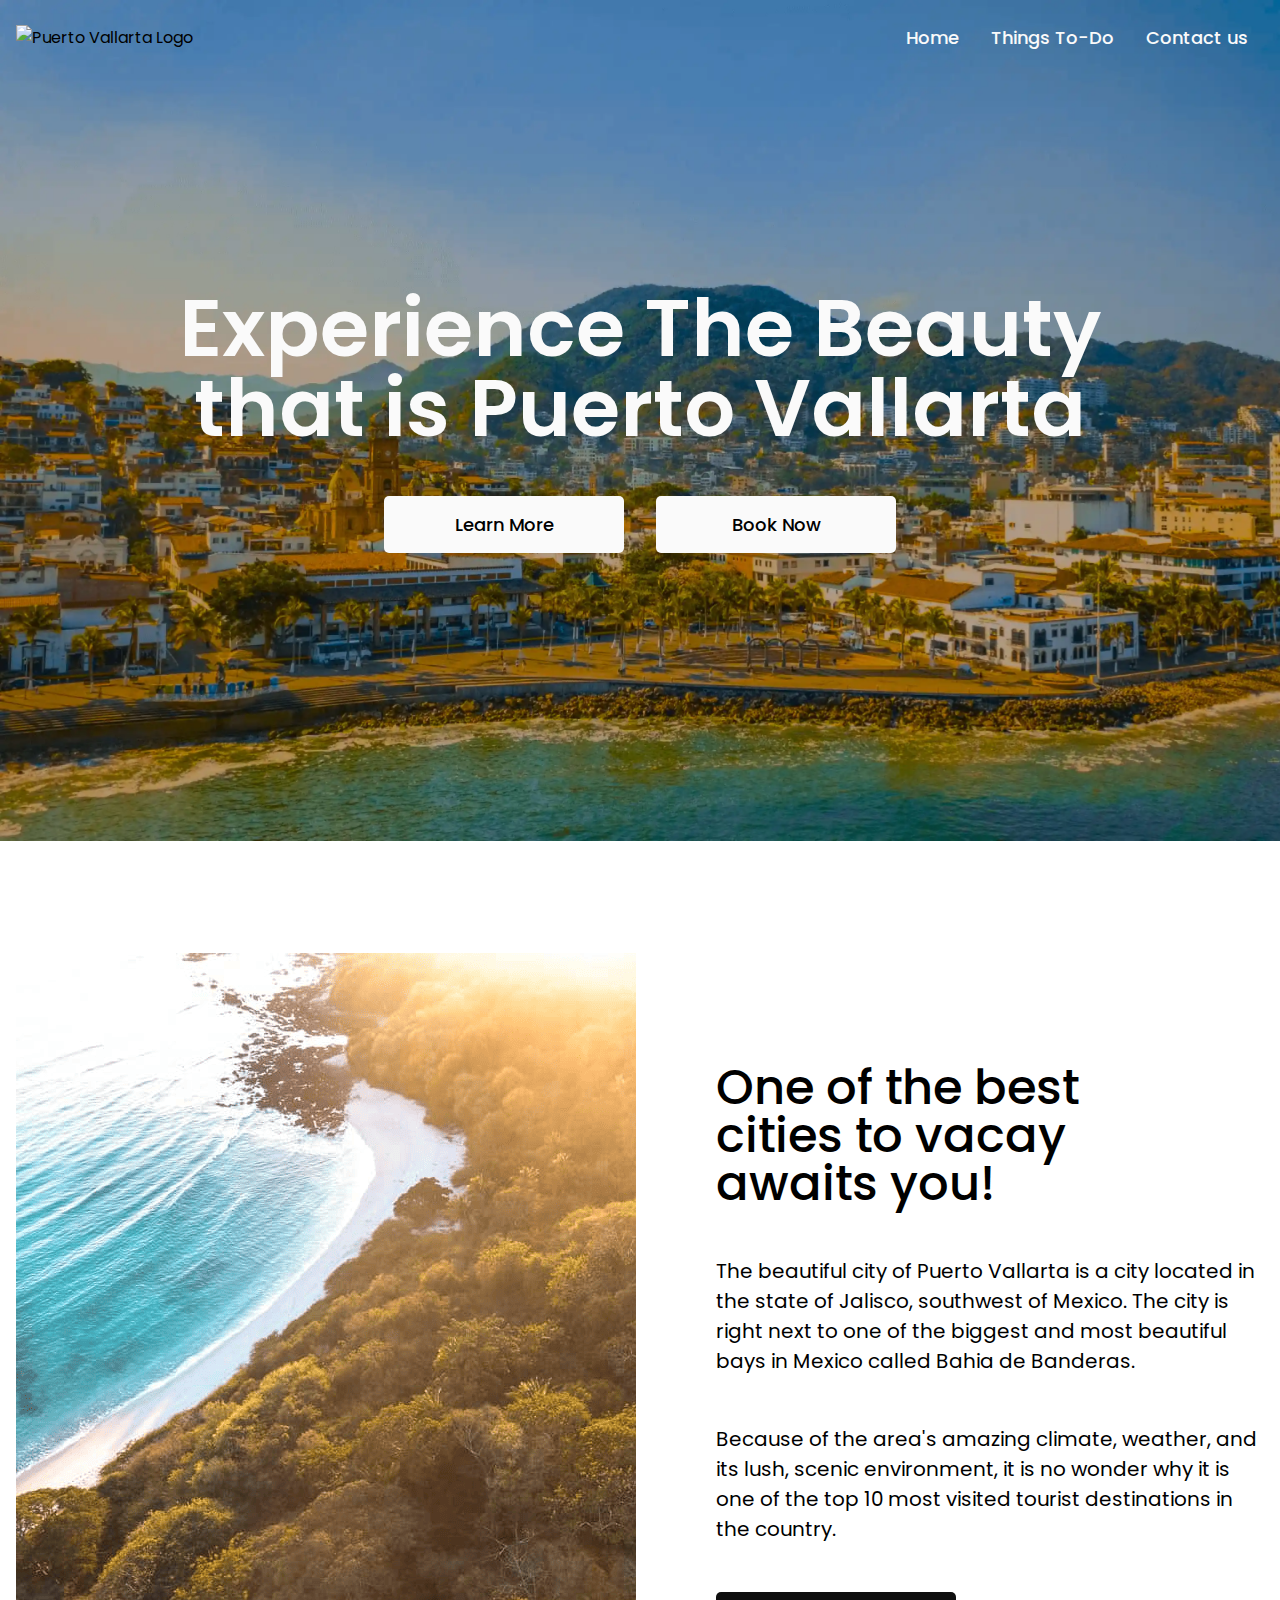
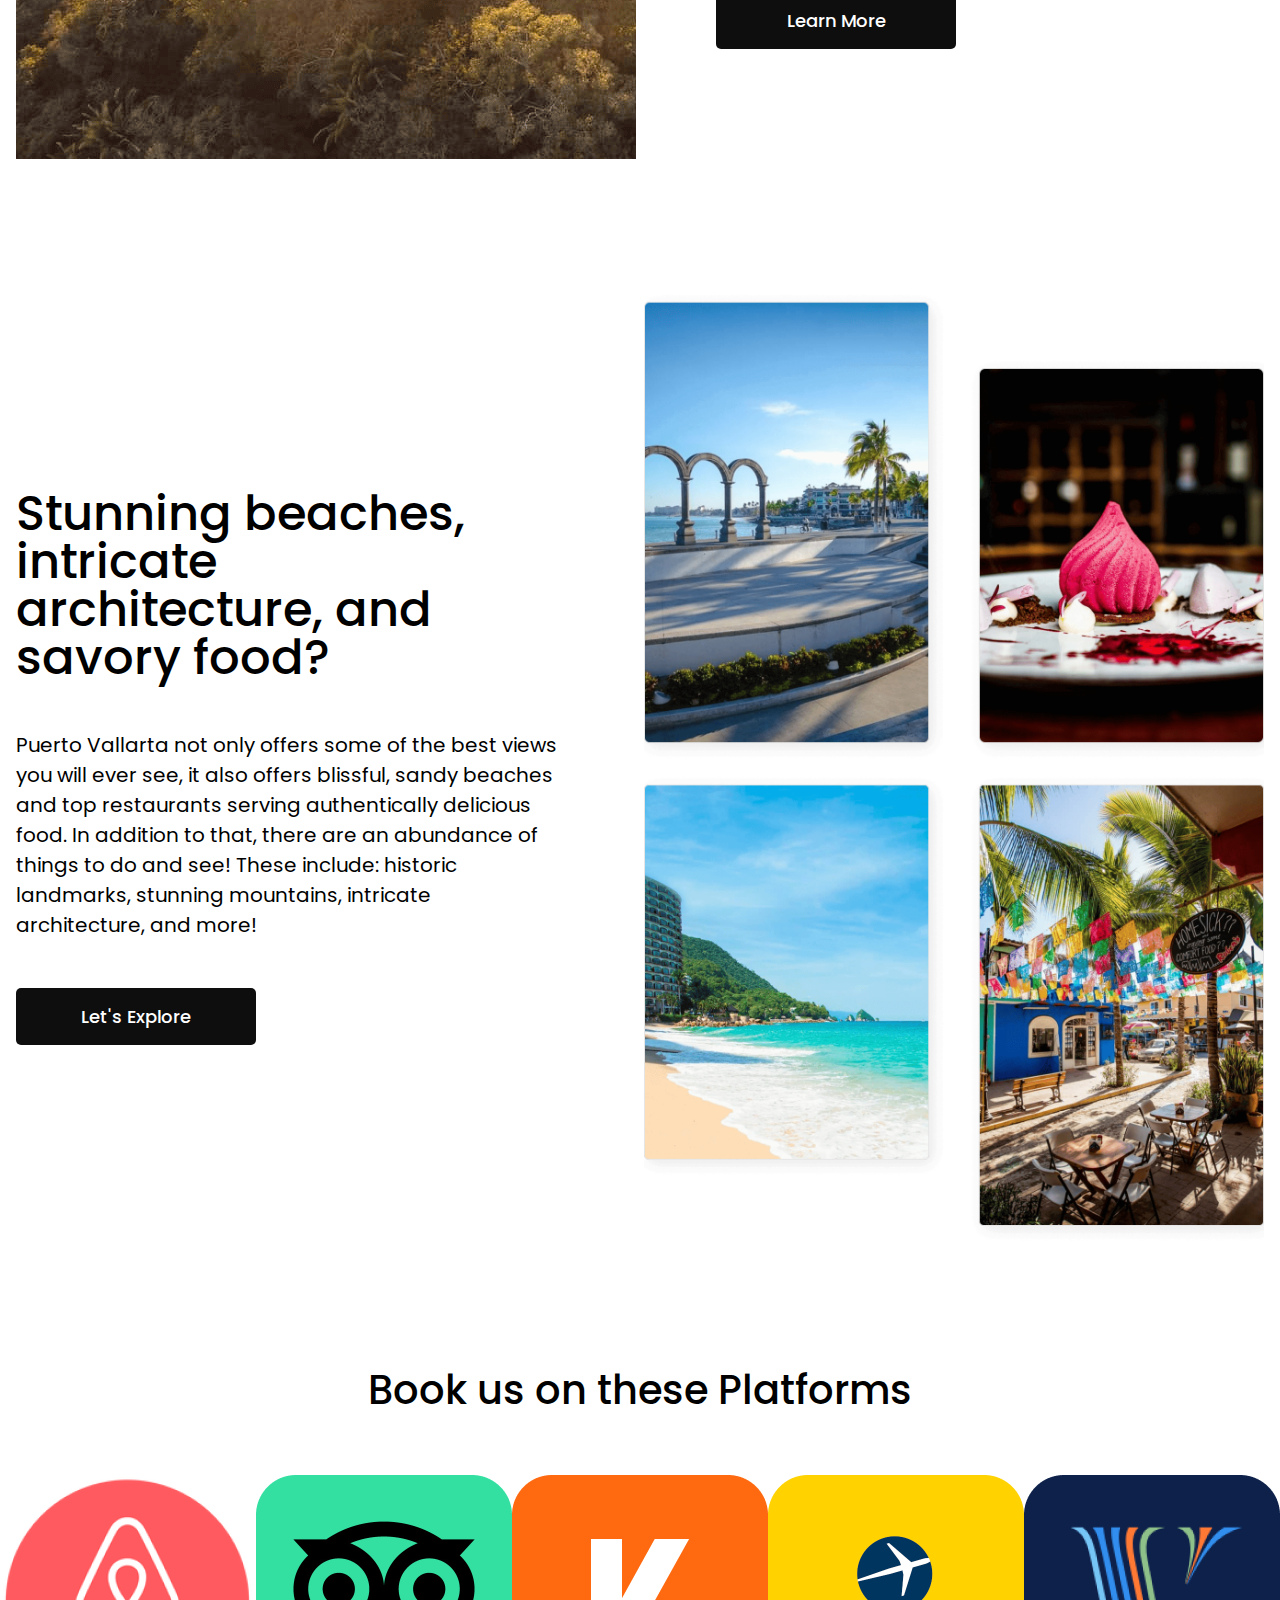
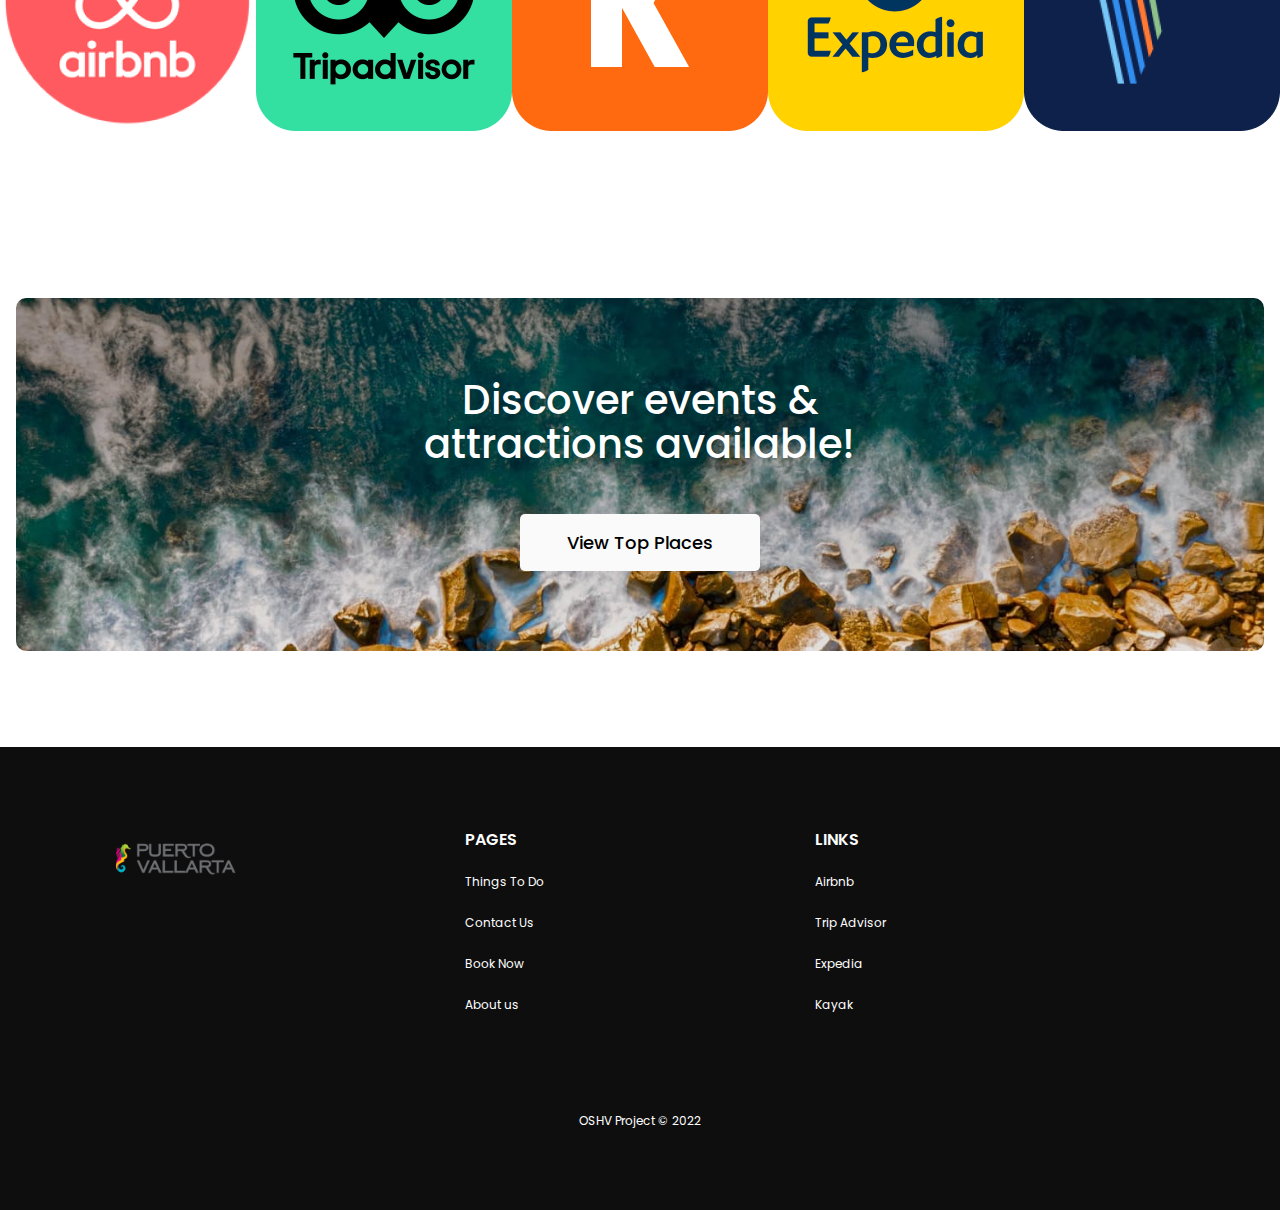
==== index.html @ 860fb84e "added links to socials for better accessibility score" ====
<!DOCTYPE html>
<html lang="en">

<head>
    <meta charset="UTF-8">
    <meta http-equiv="X-UA-Compatible" content="IE=edge">
    <meta name="viewport" content="width=device-width, initial-scale=1.0">
    <title>Puerto Vallarta</title>

    <!-- META DATA FOR SEO >> GOOGLE DESCRIPTION  -->
    <!-- ..................................................................... -->
    <meta charset="UTF-8">
    <meta name="description" content="Project Website on Puerto Vallarta, Mexico">

    <meta name="keywords" content="Mexico,Puerto Vallarta,Vacation,Puerto Vallarta Mexico">

    <!-- CSS FILES  -->
    <!-- ..................................................................... -->
    <link rel="stylesheet" href="style.css">

    <!-- FONT AWESOME  -->
    <!-- ..................................................................... -->
    <script src="https://kit.fontawesome.com/671c0ca6ff.js" crossorigin="anonymous"></script>

</head>

<body>

    <!-- NAVIGATION START  -->
    <!-- ================================================================ -->
    <header>
        <div class="header-wrapper">
            <div class="logo">
                <img alt="Puerto Vallarta Logo" src="/images/puerto-vallarta-logo-transparent.png" width="120px">
            </div>

            <nav>
                <ul class="nav-list">
                    <li class="nav-item">
                        <a href="/index.html" class="nav__link">
                            Home
                        </a>
                    </li>
                    <li class="nav-item">
                        <a href="/pages/to-do.html" class="nav__link">
                            Things To-Do
                        </a>
                    </li>
                    <li class="nav-item">
                        <a href="/pages/contact.html" class="nav__link">
                            Contact us
                        </a>
                    </li>
                </ul>
            </nav>
        </div>
    </header>

    <main>
        <!-- HERO BANNER  -->
        <!-- ================================================================ -->
        <section class="hero">
            <div class="hero-wrapper">
                <h1 class="hero__title">
                    Experience The Beauty that is Puerto Vallarta
                </h1>

                <div class="hero-buttons">
                    <a href="/pages/to-do.html" class="button-default">
                        Learn More
                    </a>
                    <a href="/pages/booking.html" class="button-default">
                        Book Now
                    </a>
                </div>

            </div>
        </section>

        <!-- ABOUT 1 SECTION  -->
        <!-- ================================================================ -->
        <section class="about">
            <div class="about-wrapper">
                <img class="about__image" id="about__image--left" src="/images/puerto-villarta-about-image.png"
                    alt="image of the beautiful coast">

                <div class="about-copy about-column">
                    <h2 class="about__title">
                        One of the best cities to vacay awaits you!
                    </h2>
                    <p class="about__info">
                        The beautiful city of Puerto Vallarta is a city located in the state of Jalisco, southwest of
                        Mexico. The city is right next to one of the biggest and most beautiful bays in Mexico called
                        Bahia de Banderas.
                    </p>
                    <p class="about__info">
                        Because of the area's amazing climate, weather, and its lush, scenic environment, it is no
                        wonder why it is one of the top 10 most visited tourist destinations in the country.
                    </p>
                    <a href="/pages/about.html" class="button-default button-default--dark" aria-labelledby="pic">
                        Learn More
                    </a>
                </div>
            </div>
        </section>

        <!-- ABOUT/ EXPLORE SECTION  -->
        <!-- ================================================================ -->
        <section class="about about-two">
            <div class="about-wrapper about-wrapper--reverse">
                <img src="/images/home-cards.png" id="about__image--right"
                    alt="Images of different places around Puerto Vallarta" class="about__image">
                <div class="about-copy--reverse">
                    <h2 class="about__title">
                        Stunning beaches, intricate architecture, and savory food?

                    </h2>
                    <p class="about__info">
                        Puerto Vallarta not only offers some of the best views you will ever see, it also offers
                        blissful, sandy beaches and top restaurants serving authentically delicious food.
                        In addition to that, there are an abundance of things to do and see! These include: historic
                        landmarks, stunning mountains, intricate architecture, and more!
                    </p>
                    <a href="/pages/to-do.html" class="button-default button-default--dark" aria-labelledby="pic">
                        Let's Explore
                    </a>
                </div>
            </div>
        </section>

        <!-- PLATFORMS  -->
        <!-- ================================================================ -->
        <section class="platforms">
            <div class="platforms-wrapper">

                <h2 class="platforms__title">
                    Book us on these Platforms
                </h2>

                <div class="platforms-images">
                    <a class="platform-link" href="https://www.airbnb.com/puerto-vallarta-mexico/stays">
                        <img class="platform__image" src="/images/icon-airbnb.png" alt="App icon of Airbnb">
                    </a>
                    <a class="platform-link"
                        href="https://www.tripadvisor.com/Tourism-g150793-Puerto_Vallarta-Vacations.html">
                        <img class="platform__image" src="/images/icon-tripadvisor.png" alt="App icon of Trip Advisor">
                    </a>
                    <a class="platform-link" href="https://www.kayak.com/packages/puerto-vallarta">
                        <img class="platform__image" src="/images/icon-kayak.png" alt="App icon of Kayak">
                    </a>
                    <a class="platform-link"
                        href="https://www.expedia.com/Puerto-Vallarta.d180016.Destination-Travel-Guides">
                        <img class="platform__image" src="/images/icon-expedia.png" alt="App icon of Expedia">
                    </a>
                    <a class="platform-link"
                        href="https://www.vrbo.com/vacation-rentals/mexico/mexican-riviera/jalisco/puerto-vallarta">
                        <img class="platform__image" src="/images/icon-vrbo.png" alt="App icon of Vrbo">
                    </a>
                </div>

            </div>
        </section>

        <!-- CALL TO ACTION  -->
        <!-- ================================================================ -->
        <section class="cta-banner">
            <div class="cta-banner-wrapper">
                <h2 class="cta-banner__title">
                    Discover events &
                    attractions available!
                </h2>
                <a href="/pages/to-do.html" class="button-default">
                    View Top Places
                </a>
            </div>
        </section>

    </main>

    <!-- FOOTER START  -->
    <!-- ================================================================ -->
    <footer>
        <section class="footer-container">
            <nav class="footer-nav">
                <div class="footer-nav-wrapper footer-logos">
                    <img class="footer__logo" src="/images/puerto-vallarta-logo.png" alt="logo of Puerto Vallarta"
                        width="120px">

                    <ul class="footer-socials">
                        <li class="footer-social">
                            <a href="https://www.facebook.com/">
                                <i class="fa-brands fa-facebook-square"></i>
                            </a>
                        </li>
                        <li class="footer-social">
                            <a href="https://twitter.com/?lang=en">
                                <i class="fa-brands fa-twitter"></i>
                            </a>
                        </li>
                        <li class="footer-social">
                            <a href="https://www.instagram.com/">
                                <i class="fa-brands fa-instagram"></i>
                            </a>
                        </li>
                        <li class="footer-social">
                            <a href="https://www.linkedin.com/">
                                <i class="fa-brands fa-linkedin"></i>
                            </a>
                        </li>
                    </ul>
                </div>

                <div class="footer-nav-wrapper">
                    <h3 class="footer-nav__title">
                        Pages
                    </h3>

                    <ul class="footer-nav__list">
                        <li class="footer-nav__item">
                            <a href="/pages/to-do.html" class="footer-nav__link">
                                Things To Do
                            </a>
                        </li>
                        <li class="footer-nav__item">
                            <a href="/pages/contact.html" class="footer-nav__link">
                                Contact Us
                            </a>
                        </li>
                        <li class="footer-nav__item">
                            <a href="/pages/booking.html" class="footer-nav__link">
                                Book Now
                            </a>
                        </li>
                        <li class="footer-nav__item">
                            <a href="/pages/about.html" class="footer-nav__link">
                                About us
                            </a>
                        </li>
                    </ul>
                </div>

                <div class="footer-nav-wrapper">
                    <h3 class="footer-nav__title">
                        Links
                    </h3>
                    <ul class="footer-nav__list">
                        <li class="footer-nav__item">
                            <a href="https://www.airbnb.com/puerto-vallarta-mexico/stays" class="footer-nav__link">
                                Airbnb
                            </a>
                        </li>
                        <li class="footer-nav__item">
                            <a href="https://www.tripadvisor.com/Tourism-g150793-Puerto_Vallarta-Vacations.html"
                                class="footer-nav__link">
                                Trip Advisor
                            </a>
                        </li>
                        <li class="footer-nav__item">
                            <a href="https://www.expedia.com/Puerto-Vallarta.d180016.Destination-Travel-Guides"
                                class="footer-nav__link">
                                Expedia
                            </a>
                        </li>
                        <li class="footer-nav__item">
                            <a href="https://www.kayak.com/packages/puerto-vallarta" class="footer-nav__link">
                                Kayak
                            </a>
                        </li>

                    </ul>
                </div>
            </nav>

        </section>


        <section class="footer-copyright">
            <p>
                OSHV Project &copy; 2022
            </p>
        </section>

    </footer>

</body>

</html>
---- style.css ----
@import url("https://fonts.googleapis.com/css2?family=Poppins:wght@100;200;300;400;500;600;700;800;900&display=swap");
:root {
  /* COLORS */
  --clr-primary: #fafafa;
  --clr-secondary: #3164e4;
  --clr-black: #0e0e0e;
  --clr-white: #ffffff;
  --clr-gray: #f8f8f7;


  /* TYPOGRAPHY */
  --fs-desktop-xxl: 80px;
  --fs-desktop-xl: 48px;
  --fs-desktop-lg: 40px;

  --fs-desktop-md: 20px;
  --fs-desktop-sm: 18px;
  --fs-desktop-xs: 16px;
  --fs-desktop-xxs: 12px;

  /* IMAGES */
  --background-hero: ;
  --background-cta: ;
}

/* CSS RESET */
/* ============================================================================================== */
* {
  margin: 0;
  padding: 0;
  box-sizing: border-box;
}

li,
a {
  text-decoration: none;
  list-style-type: none;
  color: inherit;
}

body {
  font-family: "Poppins", sans-serif;
}


/* ================================================================================================ */
                                    /* REUSEABLE COMPONENTS */  
/* ================================================================================================ */

.button-default {
  display: inline-block;
  width: 240px;
  padding: 15px 0;
  text-align: center;

  font-size: var(--fs-desktop-sm);
  font-weight: 500;

  background-color: var(--clr-primary);
  border-radius: 5px;
}

.button-default--dark {
  background-color: var(--clr-black);
  color: var(--clr-white);
}

.button-default:hover {
  transition: 0.2s;
  background-color: var(--clr-secondary);
  color: var(--clr-primary);
}

/* NAVIGATION BAR */
/* ============================================================================================== */
header {
  width: 100%;
  padding: 0 1rem;

  position: absolute;
  z-index: 300;
  top: 0;
}

.header-wrapper {
  display: flex;
  justify-content: space-between;
  align-items: center;

  max-width: 1400px;
  margin: 0 auto;
  padding: 1.5rem 0;
}

.logo {
  object-fit: cover;
}

.nav-list {
  display: flex;
}

.nav-item {
  margin: 0 1rem;
}

.nav__link {
  color: var(--clr-primary);
  font-size: var(--fs-desktop-sm);
  font-weight: 500;
}

.nav__link:hover {
  text-decoration: underline;
}

/* HERO SECTION */
/* ============================================================================================== */

.hero {
  padding: 18em 0 15rem 0;
  background: url("/images/bg-puerto-vallarta-hero.webp"), #000000;
  background-size: cover;
}

.hero-small {
  padding: 8em 0 10rem 0;
}

.hero-wrapper {
  max-width: 1400px;

  margin: 0 auto;
  text-align: center;
}

.hero__title {
  width: 86%;
  margin: 0 auto;

  font-size: var(--fs-desktop-xxl);
  font-weight: 600;
  color: var(--clr-primary);
  line-height: 1;
}

.hero-buttons {
  display: flex;
  justify-content: center;
  align-items: center;
  margin: 3rem 0;
  gap: 2rem;
}


/* CALL TO ACTION  */
/* ================================================================== */
.cta-banner {
  margin: 2rem 1rem;
}

.cta-banner-wrapper {
  max-width: 1400px;
  margin: 0 auto;
  padding: 5rem 0;
  border-radius: 10px;

  background: linear-gradient(rgba(0, 0, 0, 0.4), rgba(0, 0, 0, 0.1)),
    url("/images/bg-call-to-action-banner.jpg");
  background-size: cover;
  background-position: center;
  text-align: center;
}

.cta-banner__title {
  max-width: 500px;
  margin: 0 auto 3rem auto;

  font-size: var(--fs-desktop-lg);
  font-weight: 500;
  line-height: 1.1;
  color: var(--clr-white);
}

/* FOOTER */
/* ================================================================== */
footer {
  margin-top: 6rem;
  padding: 5rem 1rem;

  background: #0e0e0e;
  color: #ffffff;
}


.footer-nav {
  max-width: 1050px;
  margin: 0 auto;
  
  display: flex;
  flex-flow: row wrap;
  justify-content: center;
}

.footer-nav-wrapper {
  width: 33.3%;
  height: auto;
}

.footer-nav__title {
  font-size: var(--fs-desktop-xs);
  font-weight: 600;
  text-transform: uppercase;
  margin-bottom: 1rem;
}

.footer-nav__item {
  margin-bottom: 1rem;
}

.footer-nav__link {
  font-size: var(--fs-desktop-xxs);
  font-weight: 400;
}

.footer-nav__link:hover {
  text-decoration: underline;
}

.footer-social {
  display: inline-block;
  font-size: 22px;
  margin-right: .8rem;
}

.footer-copyright {
  text-align: center;
  margin-top: 5rem;
}

.footer-copyright p {
  font-size: var(--fs-desktop-xxs);
  font-weight: 400;
}

@media (max-width: 800px) {
  .footer-nav {
    flex-flow: column wrap;
  }
}

/* ================================================================================================ */
                                    /* WEBSITE SECTIONS  */  
/* ================================================================================================ */



/* PLATFORMS  */
/* ============================================================================================== */
.platforms {
  padding: 6rem 0 8rem 0;
}

.platforms-wrapper {
  max-width: 1400px;
  margin: 0 auto;
  text-align: center;
}

.platforms__title {
  font-size: var(--fs-desktop-lg);
  font-weight: 500;
  margin-bottom: 3.4rem;
}

.platforms-images {
  max-width: 1294px;
  margin: 0 auto;

  display: flex;
  justify-content: space-between;
}

@media (max-width: 800px) {
  .platforms-images{
    flex-flow: column wrap;
  }
}


/* ABOUT SECTION */
/* ============================================================================================== */
.about {
  padding: 1rem;
}

.about-wrapper {
  max-width: 1400px;
  margin: 0 auto;
  padding-top: 6rem;

  display: flex;
  flex-flow: row nowrap;
  justify-content: center;
  align-items: center;
  gap: 5rem;
}

.about-wrapper--reverse {
  display: flex;
  flex-flow: row-reverse nowrap;
}

.about__image {
  max-width: 620px;
  object-fit: cover;
}

.about__title {
  font-size: var(--fs-desktop-xl);
  font-weight: 500;
  line-height: 1;
  width: 90%;
  margin-bottom: 3rem;
}

.about__info {
  font-size: var(--fs-desktop-md);
  font-weight: 400;
  margin-bottom: 3rem;
}
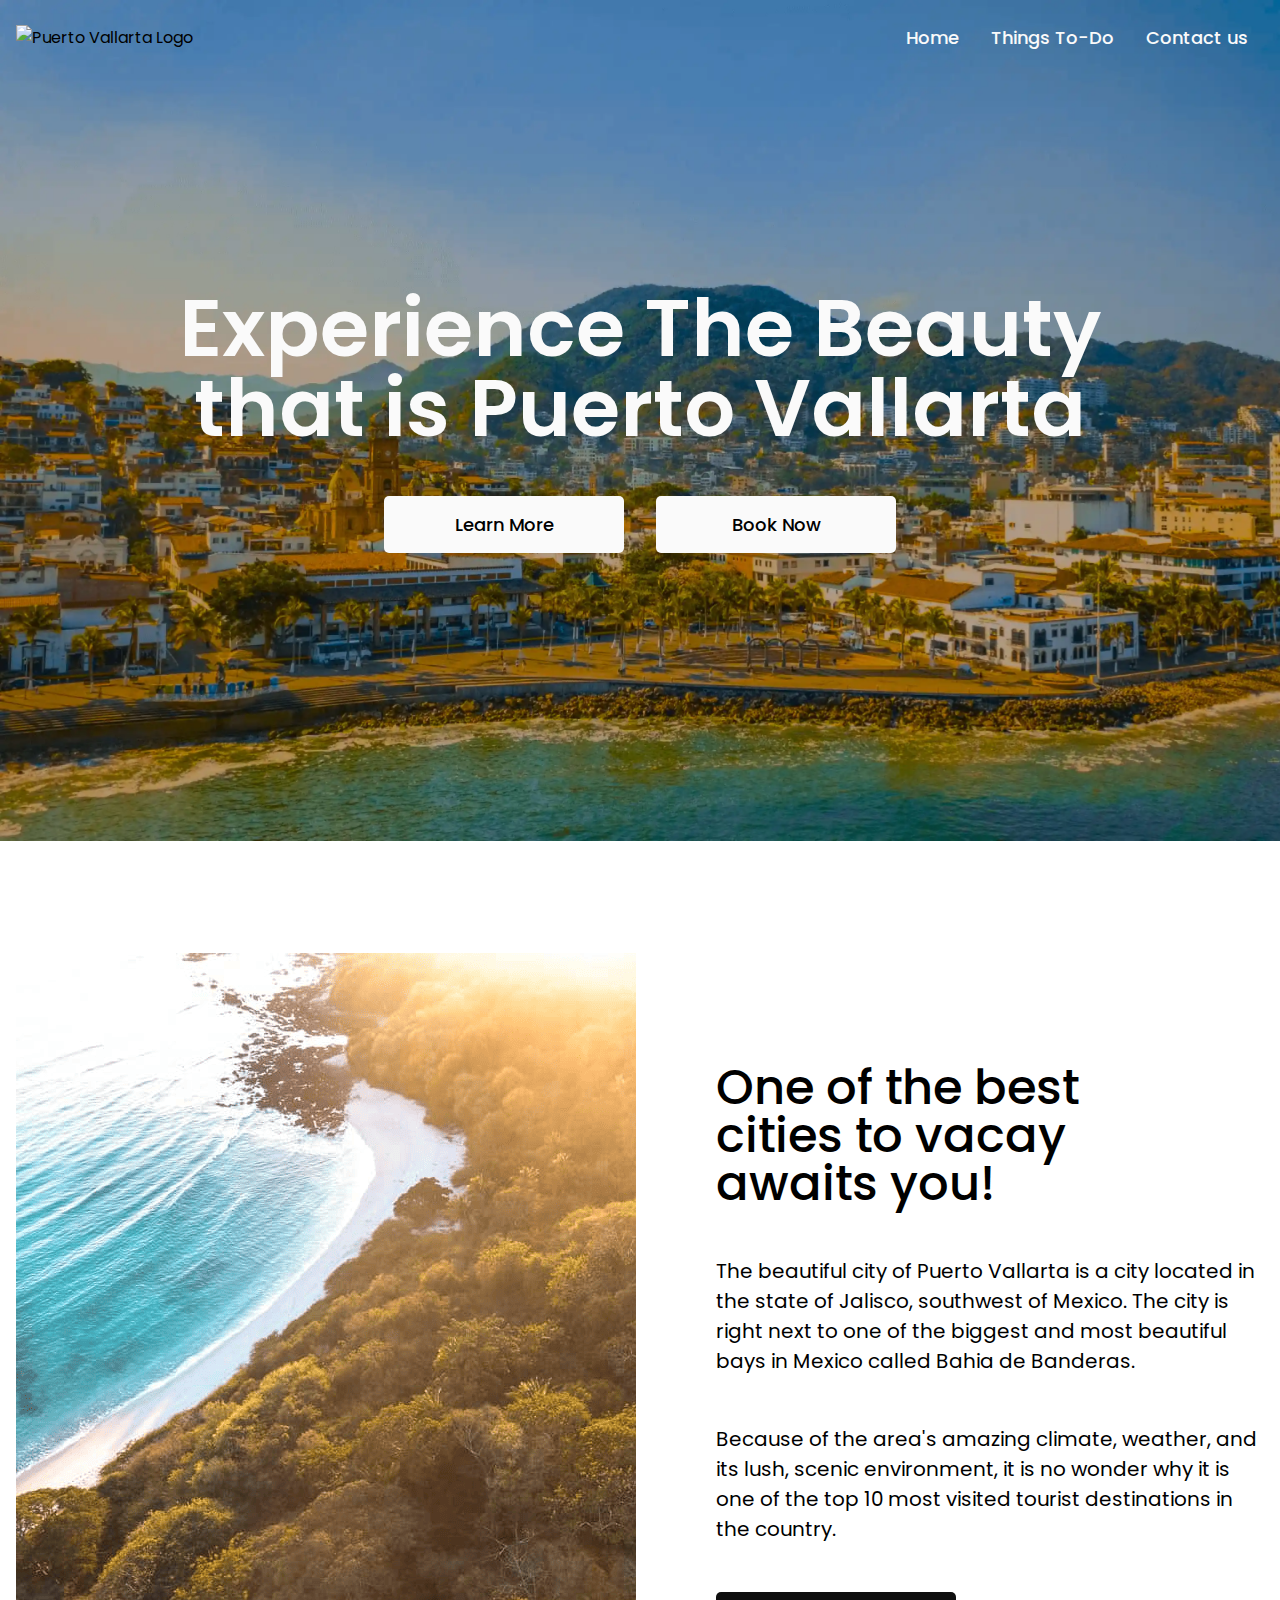
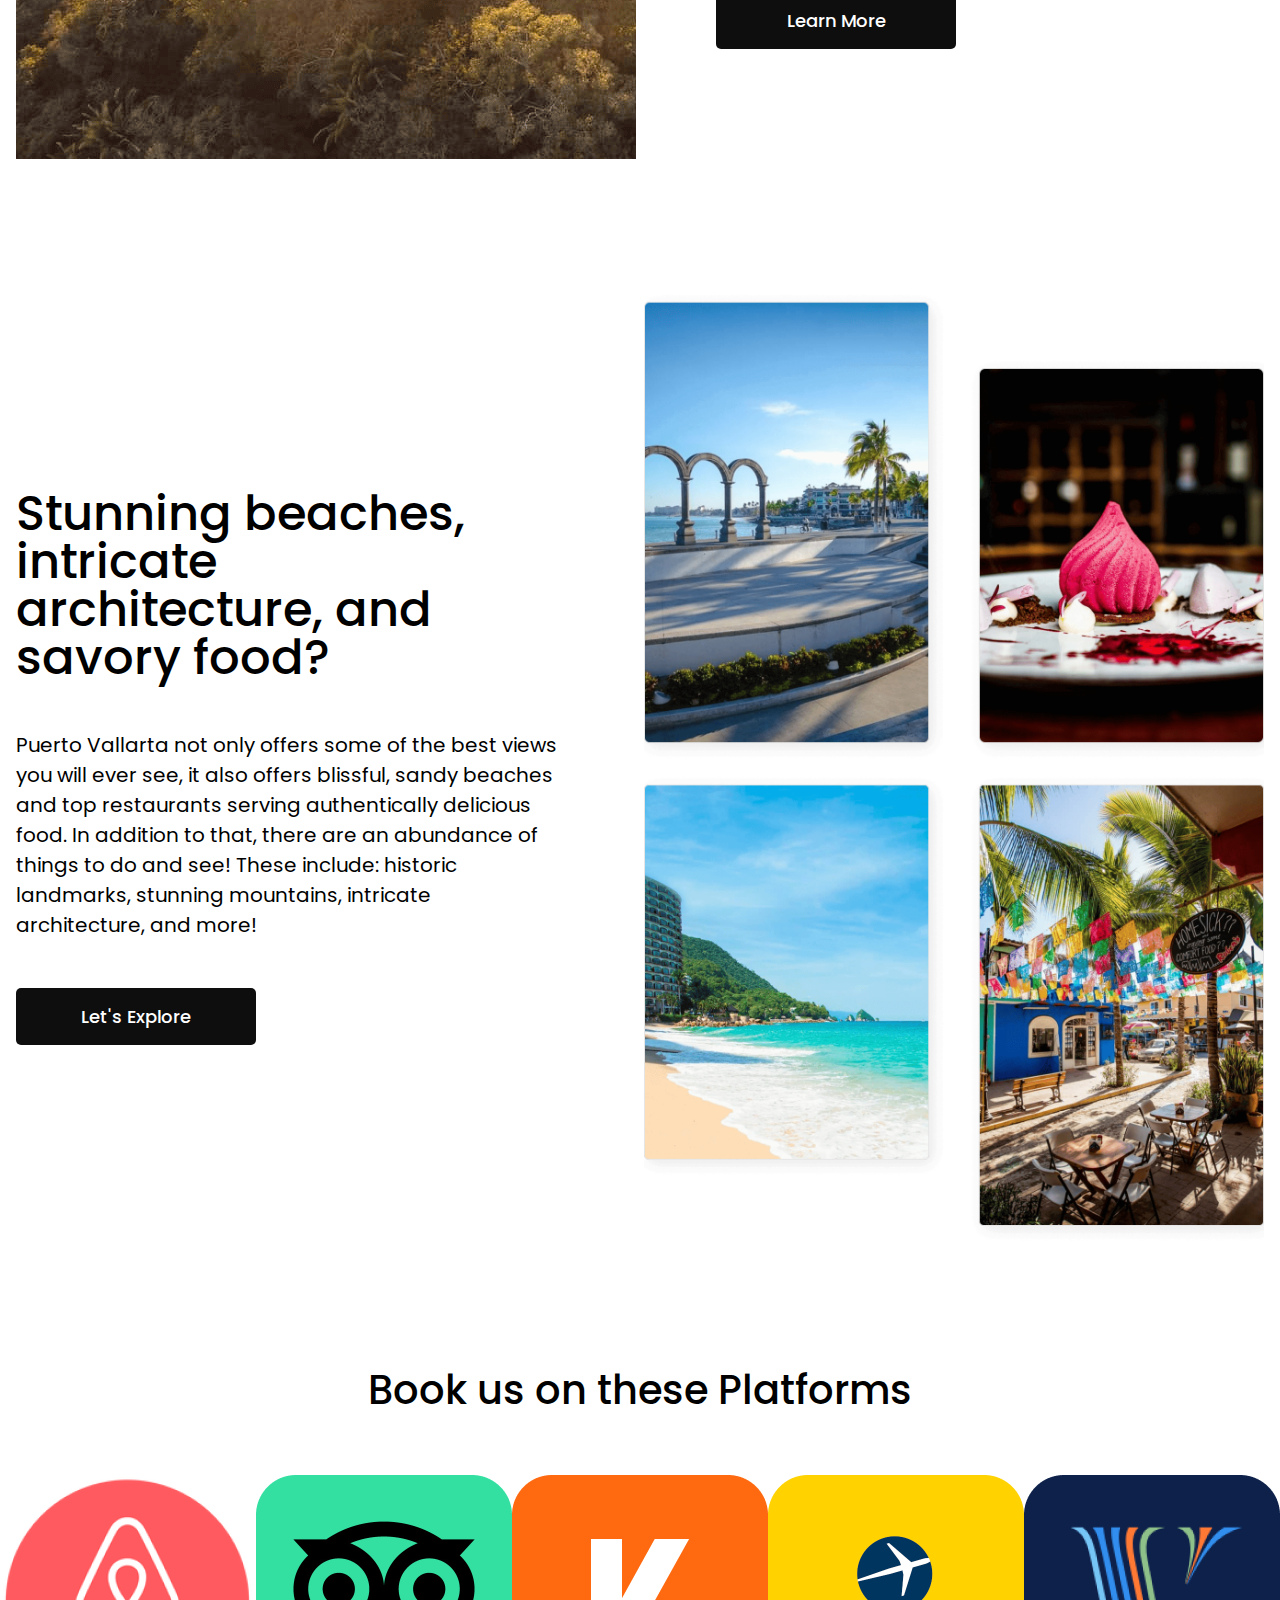
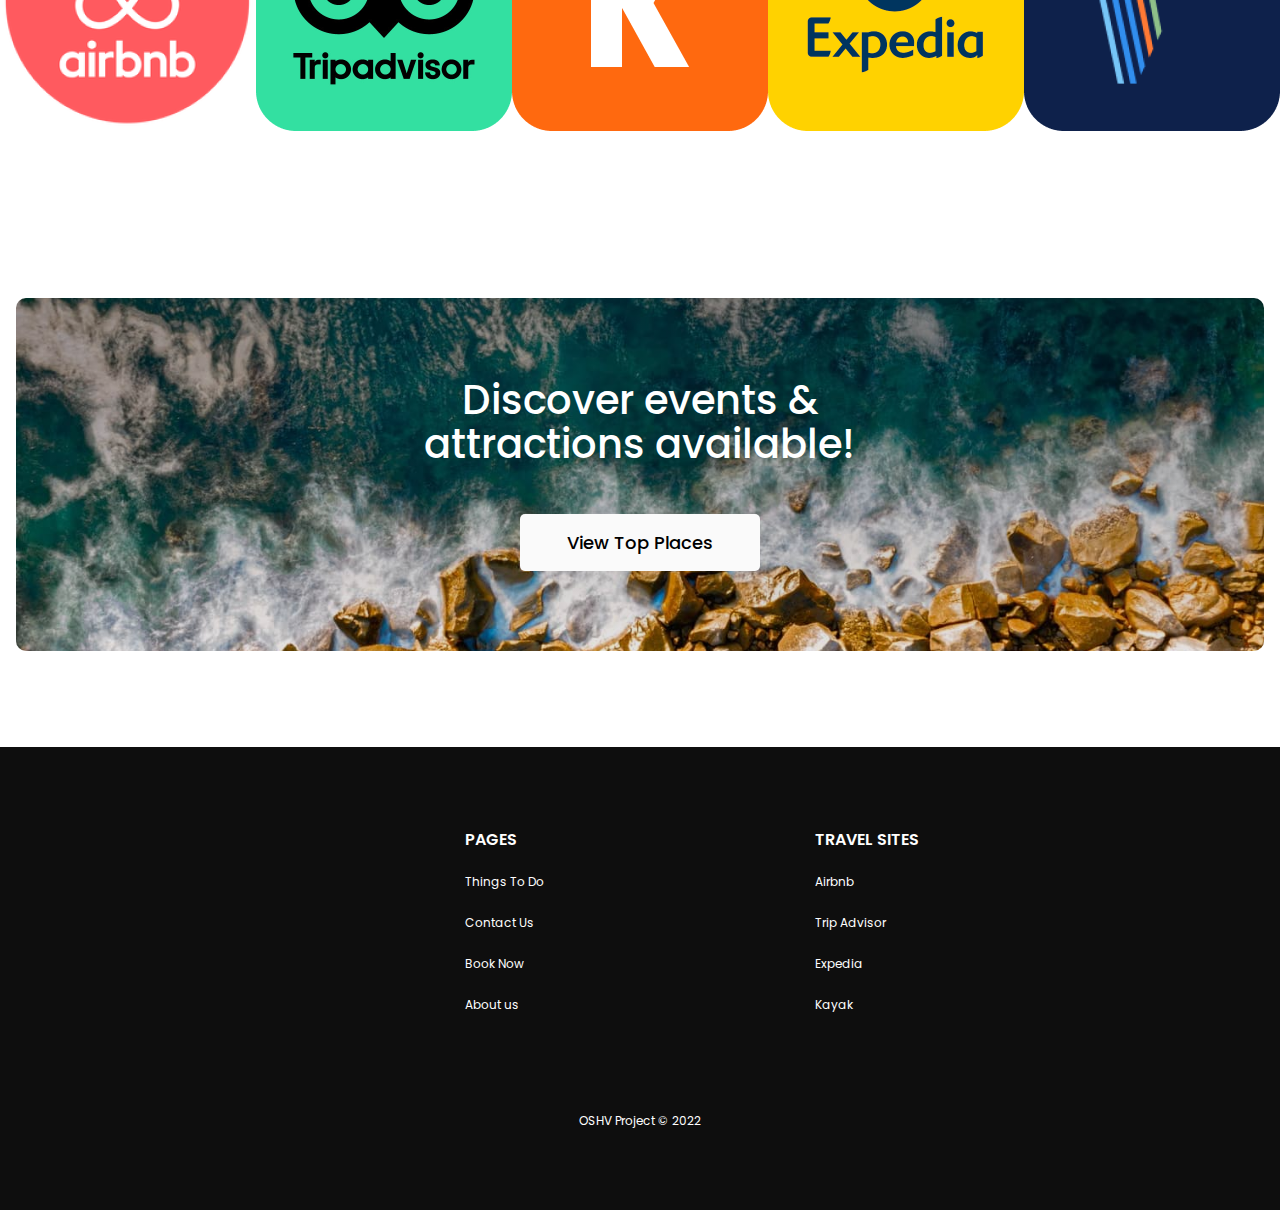
==== commit 22e613f4: "added aria-labels to footer > social links" ====
--- a/index.html
+++ b/index.html
@@ -181,36 +181,37 @@
     <!-- ================================================================ -->
     <footer>
         <section class="footer-container">
-            <nav class="footer-nav">
-                <div class="footer-nav-wrapper footer-logos">
+            <nav class="footer-nav" aria-label="footer site navigation">
+                <div class="footer-nav-wrapper footer-logos" aria-label=" links to related social media website>
                     <img class="footer__logo" src="/images/puerto-vallarta-logo.png" alt="logo of Puerto Vallarta"
                         width="120px">
 
-                    <ul class="footer-socials">
-                        <li class="footer-social">
-                            <a href="https://www.facebook.com/">
+                    <ul class="footer-socials" aria-label="list of links to other social website ">
+                        <li class="footer-social">
+                            <a aria-label="A link to facebook website" href="https://www.facebook.com/" >
                                 <i class="fa-brands fa-facebook-square"></i>
-                            </a>
-                        </li>
-                        <li class="footer-social">
-                            <a href="https://twitter.com/?lang=en">
+                                
+                            </a>
+                        </li>
+                        <li class="footer-social">
+                            <a aria-label="A link to twitter website" href="https://twitter.com/?lang=en">
                                 <i class="fa-brands fa-twitter"></i>
                             </a>
                         </li>
                         <li class="footer-social">
-                            <a href="https://www.instagram.com/">
+                            <a aria-label="A link to instagram website" href="https://www.instagram.com/">
                                 <i class="fa-brands fa-instagram"></i>
                             </a>
                         </li>
                         <li class="footer-social">
-                            <a href="https://www.linkedin.com/">
+                            <a aria-label="A link to linkedin website" href="https://www.linkedin.com/">
                                 <i class="fa-brands fa-linkedin"></i>
                             </a>
                         </li>
                     </ul>
                 </div>
 
-                <div class="footer-nav-wrapper">
+                <div class="footer-nav-wrapper" aria-label="links to other pages on this website">
                     <h3 class="footer-nav__title">
                         Pages
                     </h3>
@@ -239,9 +240,9 @@
                     </ul>
                 </div>
 
-                <div class="footer-nav-wrapper">
+                <div class="footer-nav-wrapper" aria-label="links to travel websites related to puerto vallarta">
                     <h3 class="footer-nav__title">
-                        Links
+                        Travel Sites
                     </h3>
                     <ul class="footer-nav__list">
                         <li class="footer-nav__item">
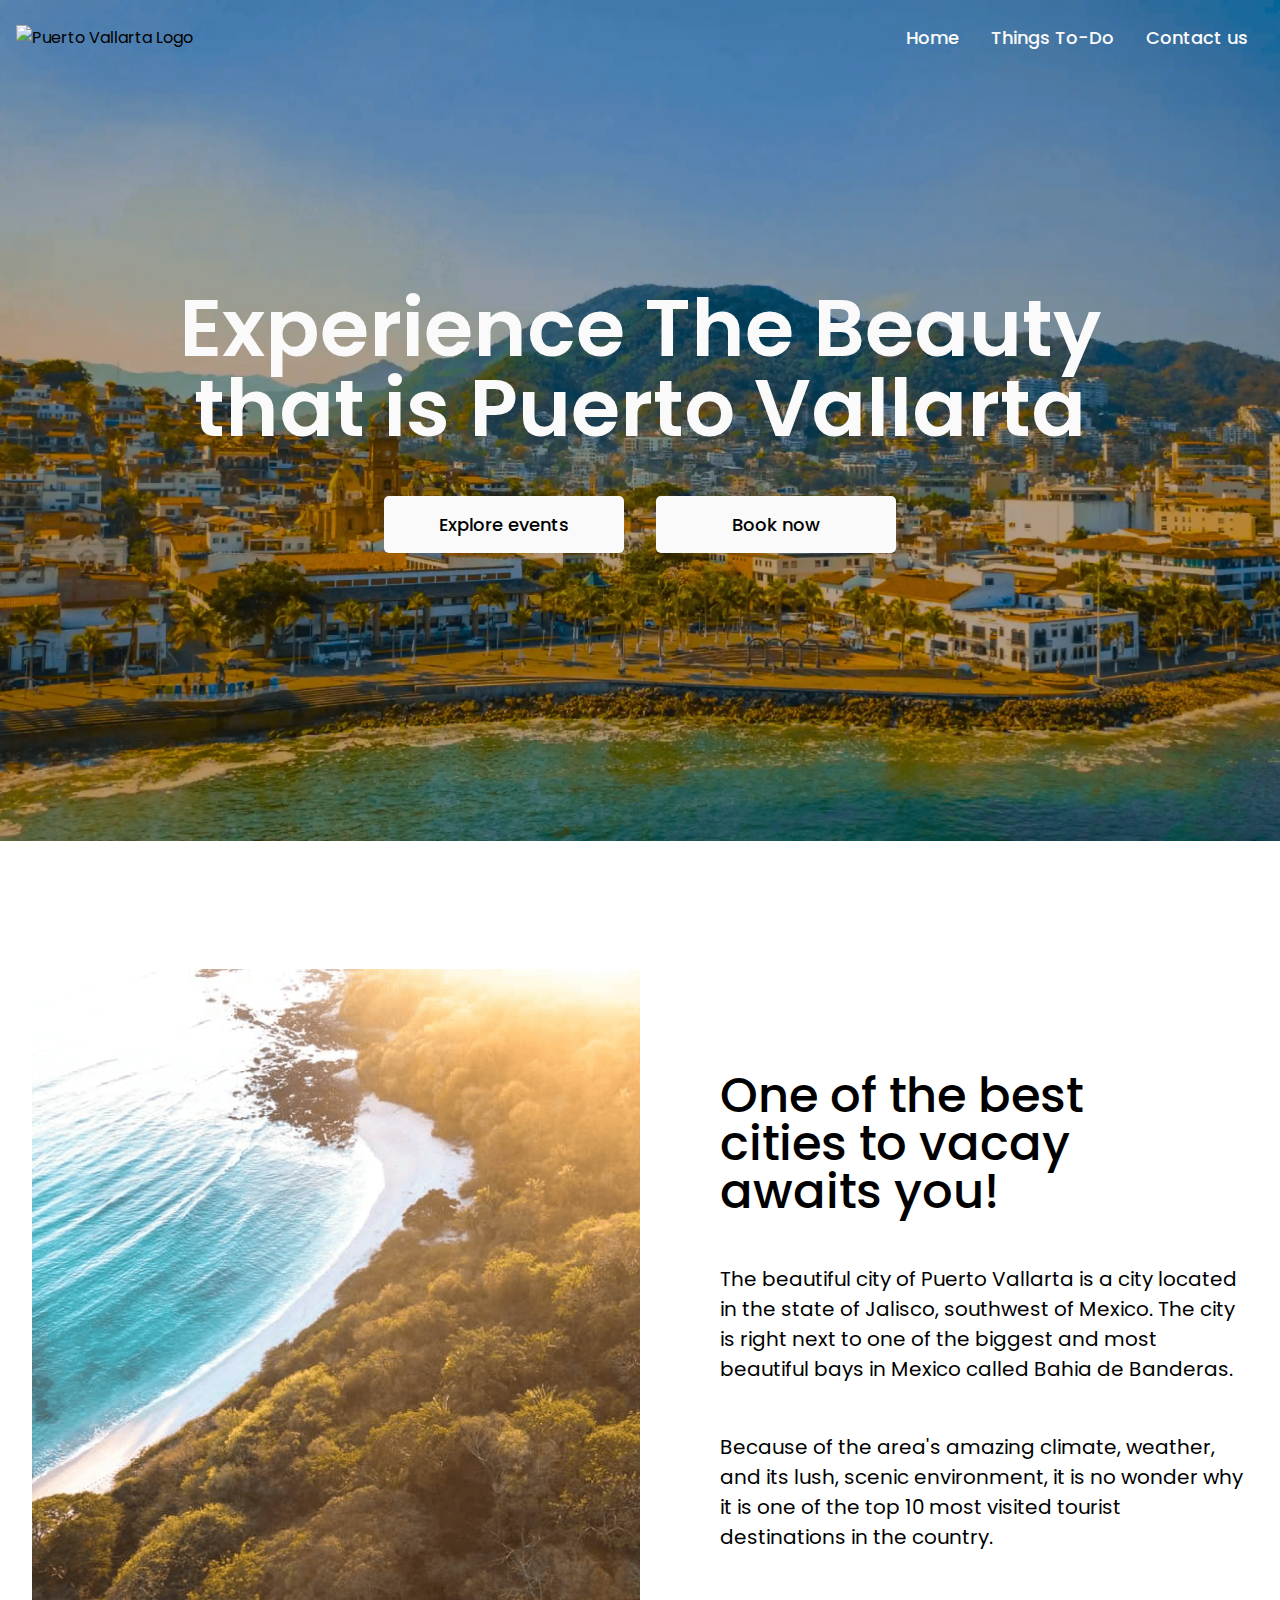
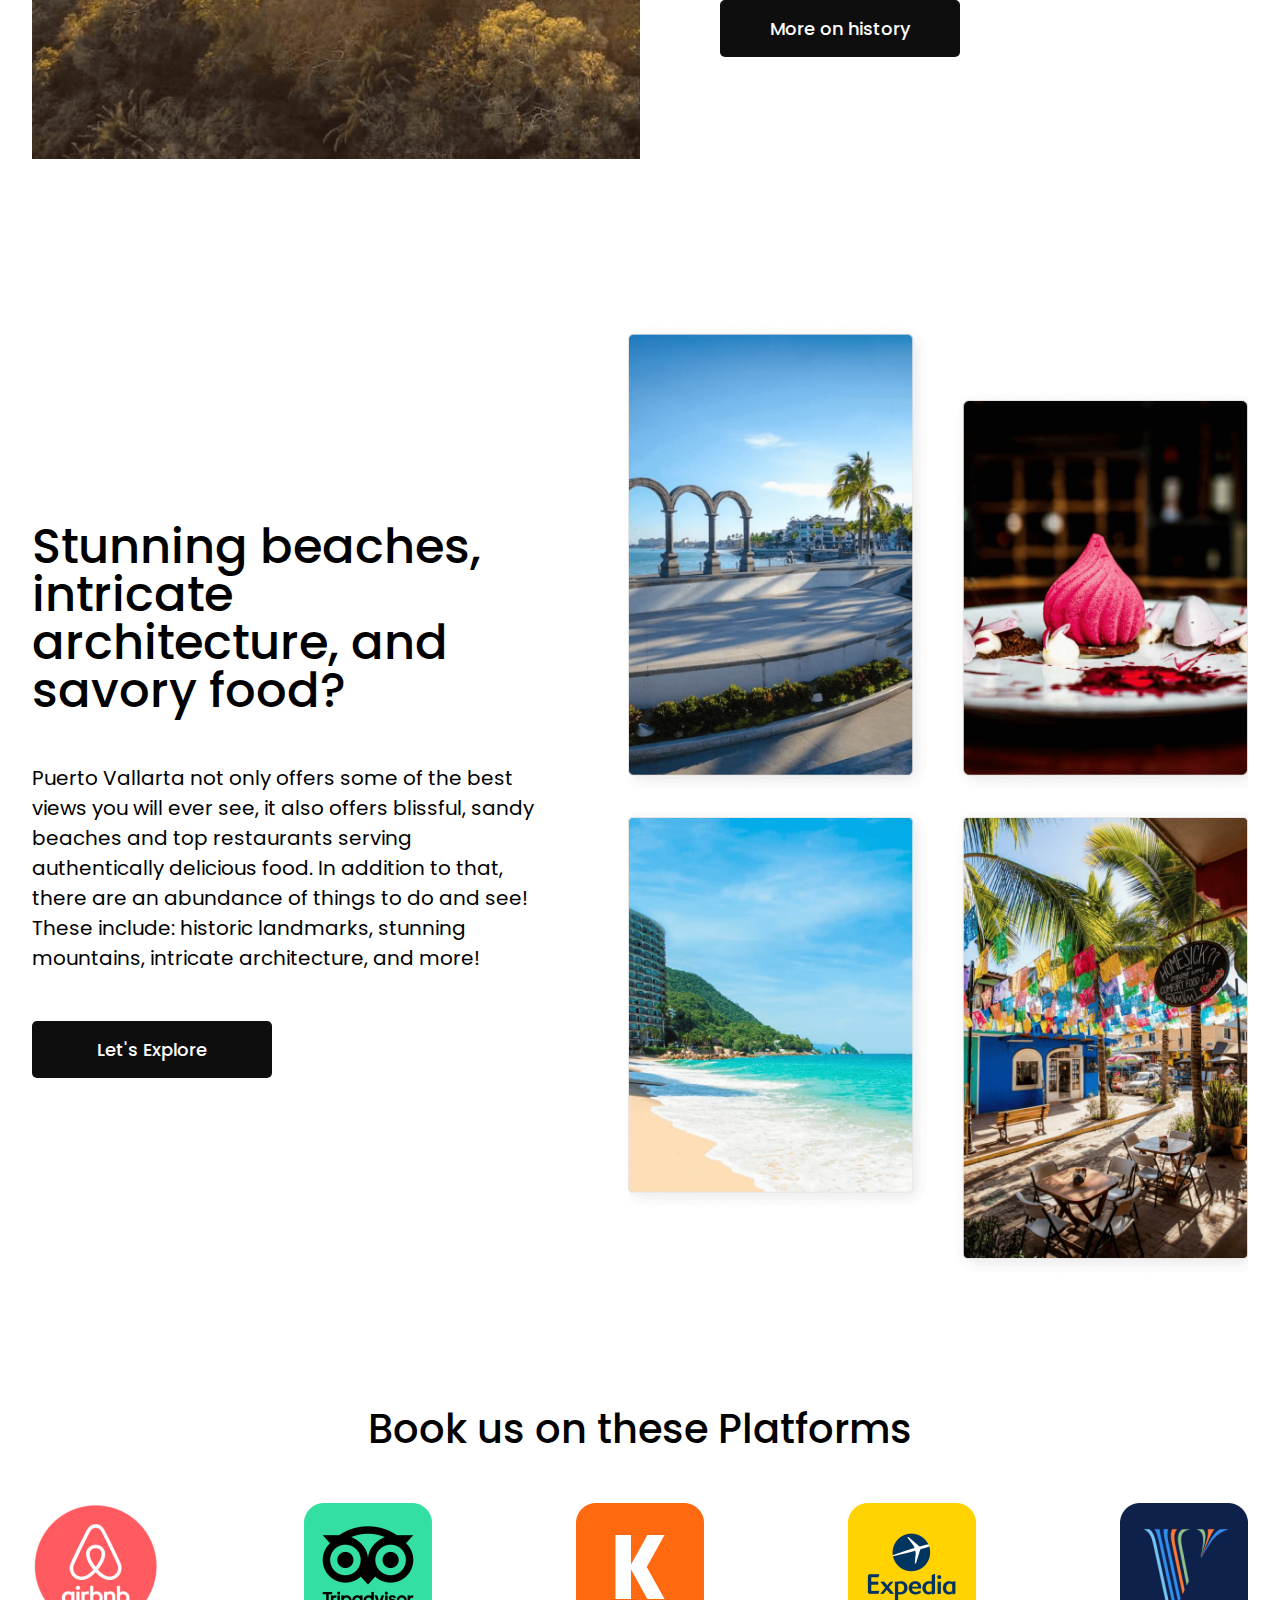
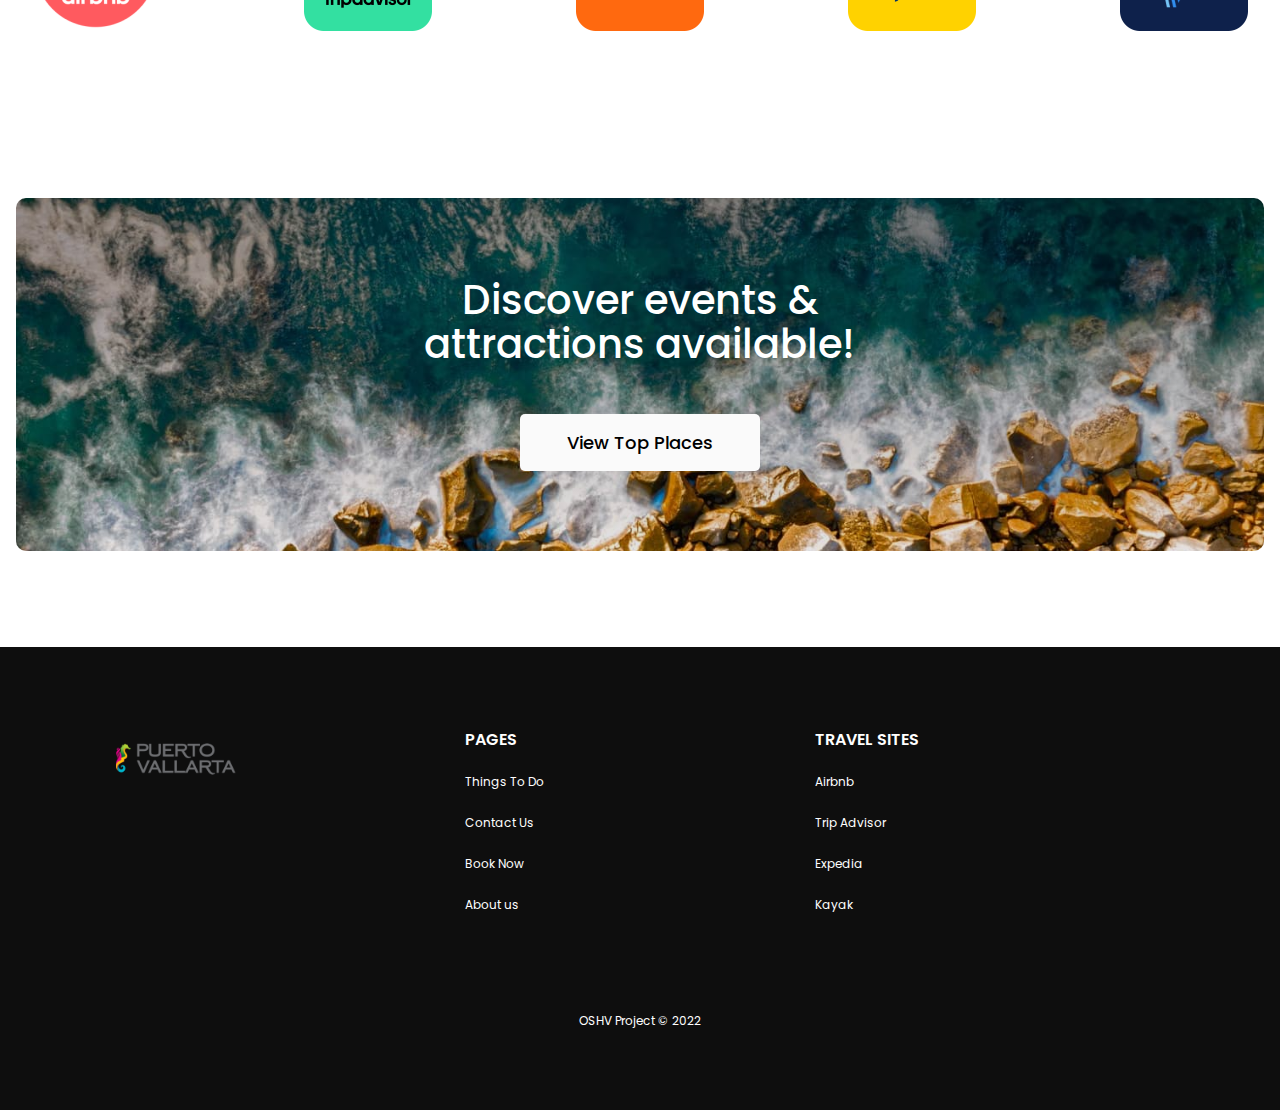
==== commit ce65c5e4: "changed text on buttons-links" ====
--- a/index.html
+++ b/index.html
@@ -34,7 +34,7 @@
                 <img alt="Puerto Vallarta Logo" src="/images/puerto-vallarta-logo-transparent.png" width="120px">
             </div>
 
-            <nav>
+            <nav aria-label="primary navigation">
                 <ul class="nav-list">
                     <li class="nav-item">
                         <a href="/index.html" class="nav__link">
@@ -67,10 +67,10 @@
 
                 <div class="hero-buttons">
                     <a href="/pages/to-do.html" class="button-default">
-                        Learn More
+                        Explore events
                     </a>
                     <a href="/pages/booking.html" class="button-default">
-                        Book Now
+                        Book now
                     </a>
                 </div>
 
@@ -97,8 +97,8 @@
                         Because of the area's amazing climate, weather, and its lush, scenic environment, it is no
                         wonder why it is one of the top 10 most visited tourist destinations in the country.
                     </p>
-                    <a href="/pages/about.html" class="button-default button-default--dark" aria-labelledby="pic">
-                        Learn More
+                    <a href="/pages/about.html" aria-label="Learn more on city history" class="button-default button-default--dark" aria-labelledby="pic">
+                        More on history
                     </a>
                 </div>
             </div>
@@ -182,7 +182,7 @@
     <footer>
         <section class="footer-container">
             <nav class="footer-nav" aria-label="footer site navigation">
-                <div class="footer-nav-wrapper footer-logos" aria-label=" links to related social media website>
+                <div class="footer-nav-wrapper footer-logos" aria-label=" links to related social media website">
                     <img class="footer__logo" src="/images/puerto-vallarta-logo.png" alt="logo of Puerto Vallarta"
                         width="120px">
 
--- a/style.css
+++ b/style.css
@@ -7,7 +7,6 @@
   --clr-white: #ffffff;
   --clr-gray: #f8f8f7;
 
-
   /* TYPOGRAPHY */
   --fs-desktop-xxl: 80px;
   --fs-desktop-xl: 48px;
@@ -17,6 +16,18 @@
   --fs-desktop-sm: 18px;
   --fs-desktop-xs: 16px;
   --fs-desktop-xxs: 12px;
+
+
+  --fs-tablet-xxl: 55px;
+  --fs-tablet-xl: 38px;
+  --fs-tablet-lg: 32px;
+  --fs-tablet-md: 16px;
+
+  --fs-mobile-xxl: 42px;
+  --fs-mobile-xl: 32px;
+  --fs-mobile-lg: 26px;
+  --fs-mobile-md: 16px;
+
 
   /* IMAGES */
   --background-hero: ;
@@ -42,9 +53,8 @@
   font-family: "Poppins", sans-serif;
 }
 
-
 /* ================================================================================================ */
-                                    /* REUSEABLE COMPONENTS */  
+/* ............................. REUSEABLE COMPONENTS .............................................. */
 /* ================================================================================================ */
 
 .button-default {
@@ -114,6 +124,12 @@
   text-decoration: underline;
 }
 
+@media (max-width: 620px) {
+  nav {
+    display: none;
+  }
+}
+
 /* HERO SECTION */
 /* ============================================================================================== */
 
@@ -152,6 +168,25 @@
   gap: 2rem;
 }
 
+
+@media (max-width: 69.063em) {
+  .hero__title {
+    width: 86%;
+    font-size: var(--fs-tablet-xxl);
+  }
+}
+
+
+@media (max-width: 620px) {
+  .hero__title {
+    width: 95%;
+    font-size: var(--fs-mobile-xxl);
+  }
+
+  .hero-buttons {
+    flex-flow: column wrap;
+  }
+}
 
 /* CALL TO ACTION  */
 /* ================================================================== */
@@ -181,22 +216,34 @@
   line-height: 1.1;
   color: var(--clr-white);
 }
+@media (max-width: 800px) {
+  .cta-banner__title {
+    font-size: var(--fs-tablet-lg);
+  }
+}
+
+
+@media (max-width: 620px) {
+  .cta-banner__title {
+    font-size: var(--fs-mobile-lg);
+  }
+}
+
 
 /* FOOTER */
 /* ================================================================== */
 footer {
   margin-top: 6rem;
-  padding: 5rem 1rem;
+  padding: 5rem 2rem;
 
   background: #0e0e0e;
   color: #ffffff;
 }
 
-
 .footer-nav {
   max-width: 1050px;
   margin: 0 auto;
-  
+
   display: flex;
   flex-flow: row wrap;
   justify-content: center;
@@ -227,10 +274,14 @@
   text-decoration: underline;
 }
 
+.footer-socials {
+  display: flex;
+  gap: .8rem;
+}
+
 .footer-social {
   display: inline-block;
   font-size: 22px;
-  margin-right: .8rem;
 }
 
 .footer-copyright {
@@ -246,14 +297,13 @@
 @media (max-width: 800px) {
   .footer-nav {
     flex-flow: column wrap;
+    gap: 2rem;
   }
 }
 
 /* ================================================================================================ */
-                                    /* WEBSITE SECTIONS  */  
+/* ............................. WEBSITE SECTIONS ................................................. */
 /* ================================================================================================ */
-
-
 
 /* PLATFORMS  */
 /* ============================================================================================== */
@@ -265,12 +315,14 @@
   max-width: 1400px;
   margin: 0 auto;
   text-align: center;
+  padding: 0 2rem;
 }
 
 .platforms__title {
   font-size: var(--fs-desktop-lg);
   font-weight: 500;
   margin-bottom: 3.4rem;
+  line-height: 1;
 }
 
 .platforms-images {
@@ -278,20 +330,28 @@
   margin: 0 auto;
 
   display: flex;
+  flex-flow: row wrap;
   justify-content: space-between;
-}
-
-@media (max-width: 800px) {
-  .platforms-images{
-    flex-flow: column wrap;
-  }
-}
-
+  align-items: center;
+
+  gap: 1rem;
+}
+
+.platform__image {
+  max-width: 128px;
+}
+
+
+@media (max-width: 621px) {
+  .platform__image{
+    width: 100%;
+  }
+}
 
 /* ABOUT SECTION */
 /* ============================================================================================== */
 .about {
-  padding: 1rem;
+  padding: 2rem;
 }
 
 .about-wrapper {
@@ -311,10 +371,6 @@
   flex-flow: row-reverse nowrap;
 }
 
-.about__image {
-  max-width: 620px;
-  object-fit: cover;
-}
 
 .about__title {
   font-size: var(--fs-desktop-xl);
@@ -330,3 +386,53 @@
   margin-bottom: 3rem;
 }
 
+#about__image--left {
+  width: 50%;
+}
+
+#about__image--right {
+  width: 620px;
+}
+
+
+@media (max-width: 69.063em) {
+  .about-wrapper {
+    gap: 3rem;
+  }
+
+  .about__title {
+    font-size: var(--fs-tablet-xl);
+    margin-bottom: 1.5rem;
+  }
+  
+  .about__info {
+    font-size: var(--fs-tablet-md);
+    margin-bottom: 1.5rem;
+  }
+
+  #about__image--left {
+    /* resetting size when screen size reaches 69.063em */
+    width: 50%;
+  }
+
+  #about__image--right {
+    width: 40%;
+  }
+}
+
+@media (max-width: 49em) {
+  .about-wrapper {
+    flex-flow: column-reverse nowrap;
+    gap: 3rem;
+  }
+
+  #about__image--left {
+    /* resetting size when screen size reaches 69.063em */
+    width: 100%;
+  }
+
+  #about__image--right {
+    width: 100%;
+  }
+
+}
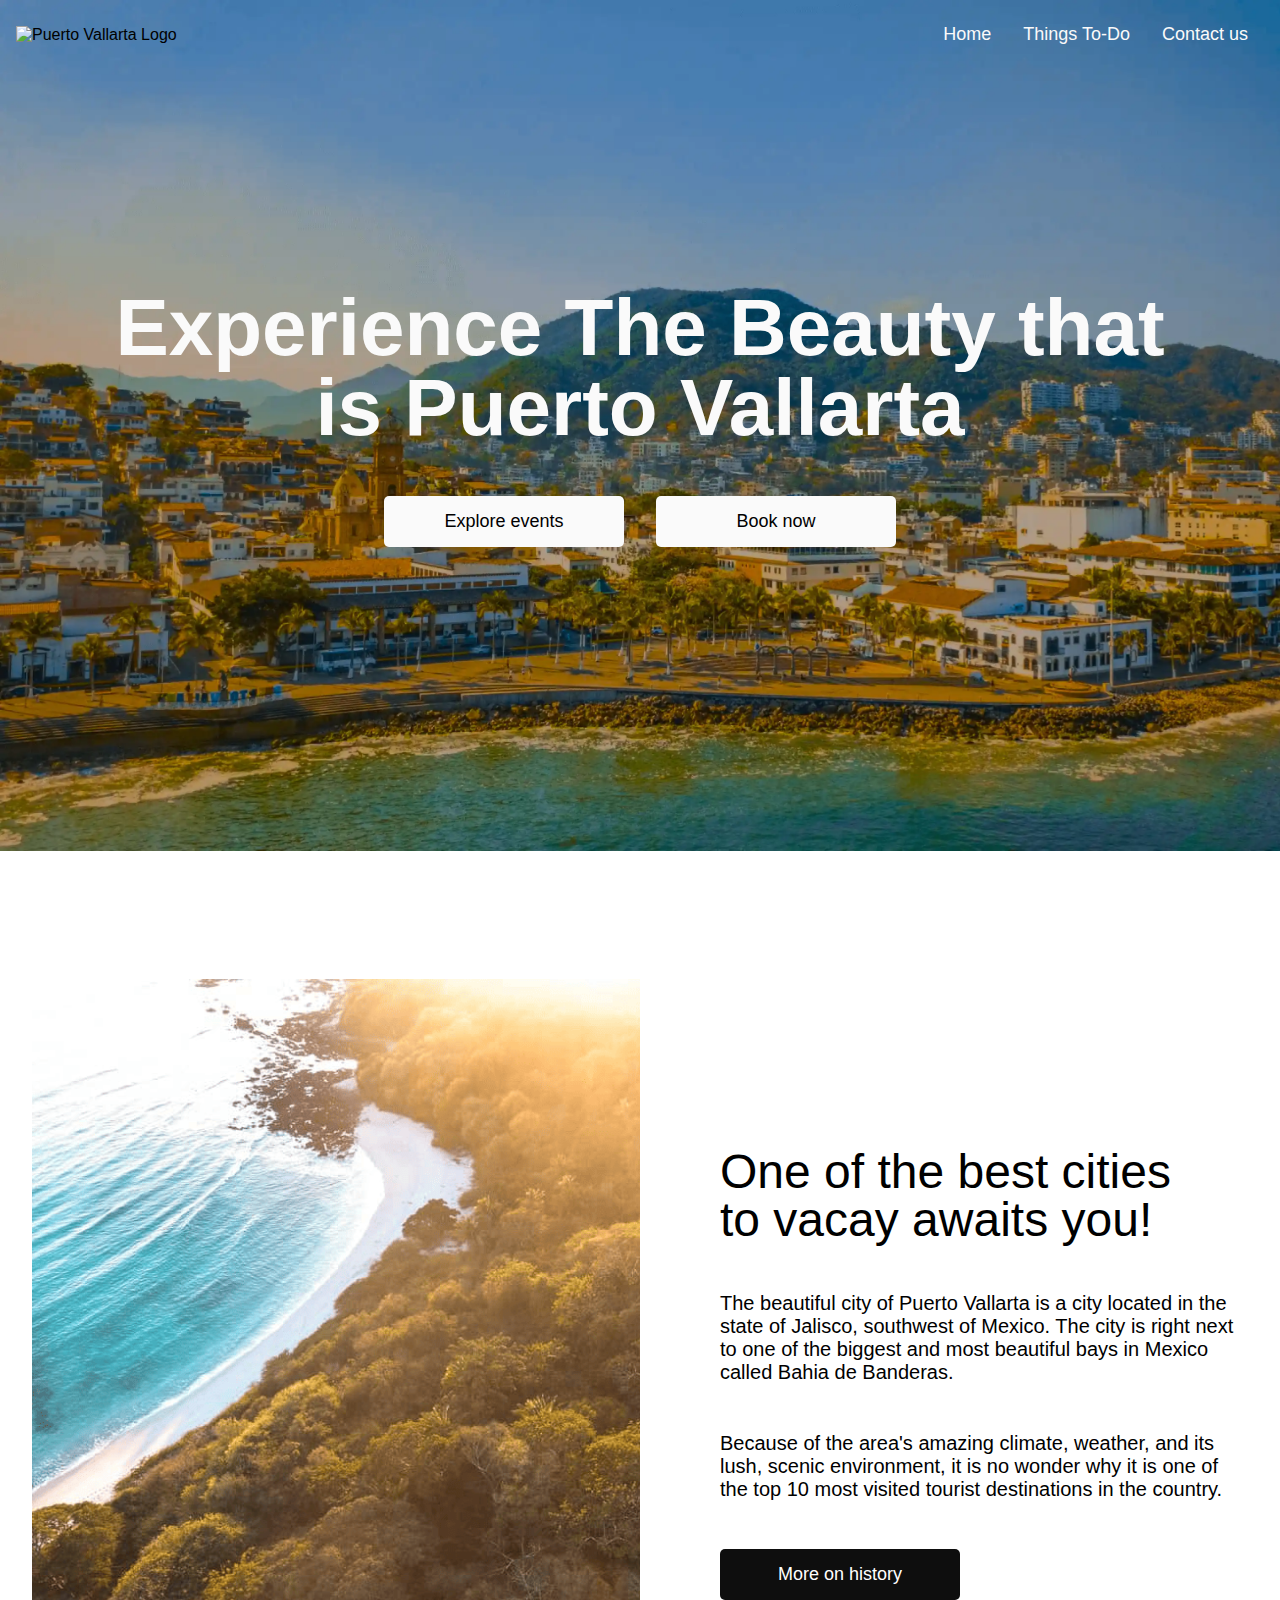
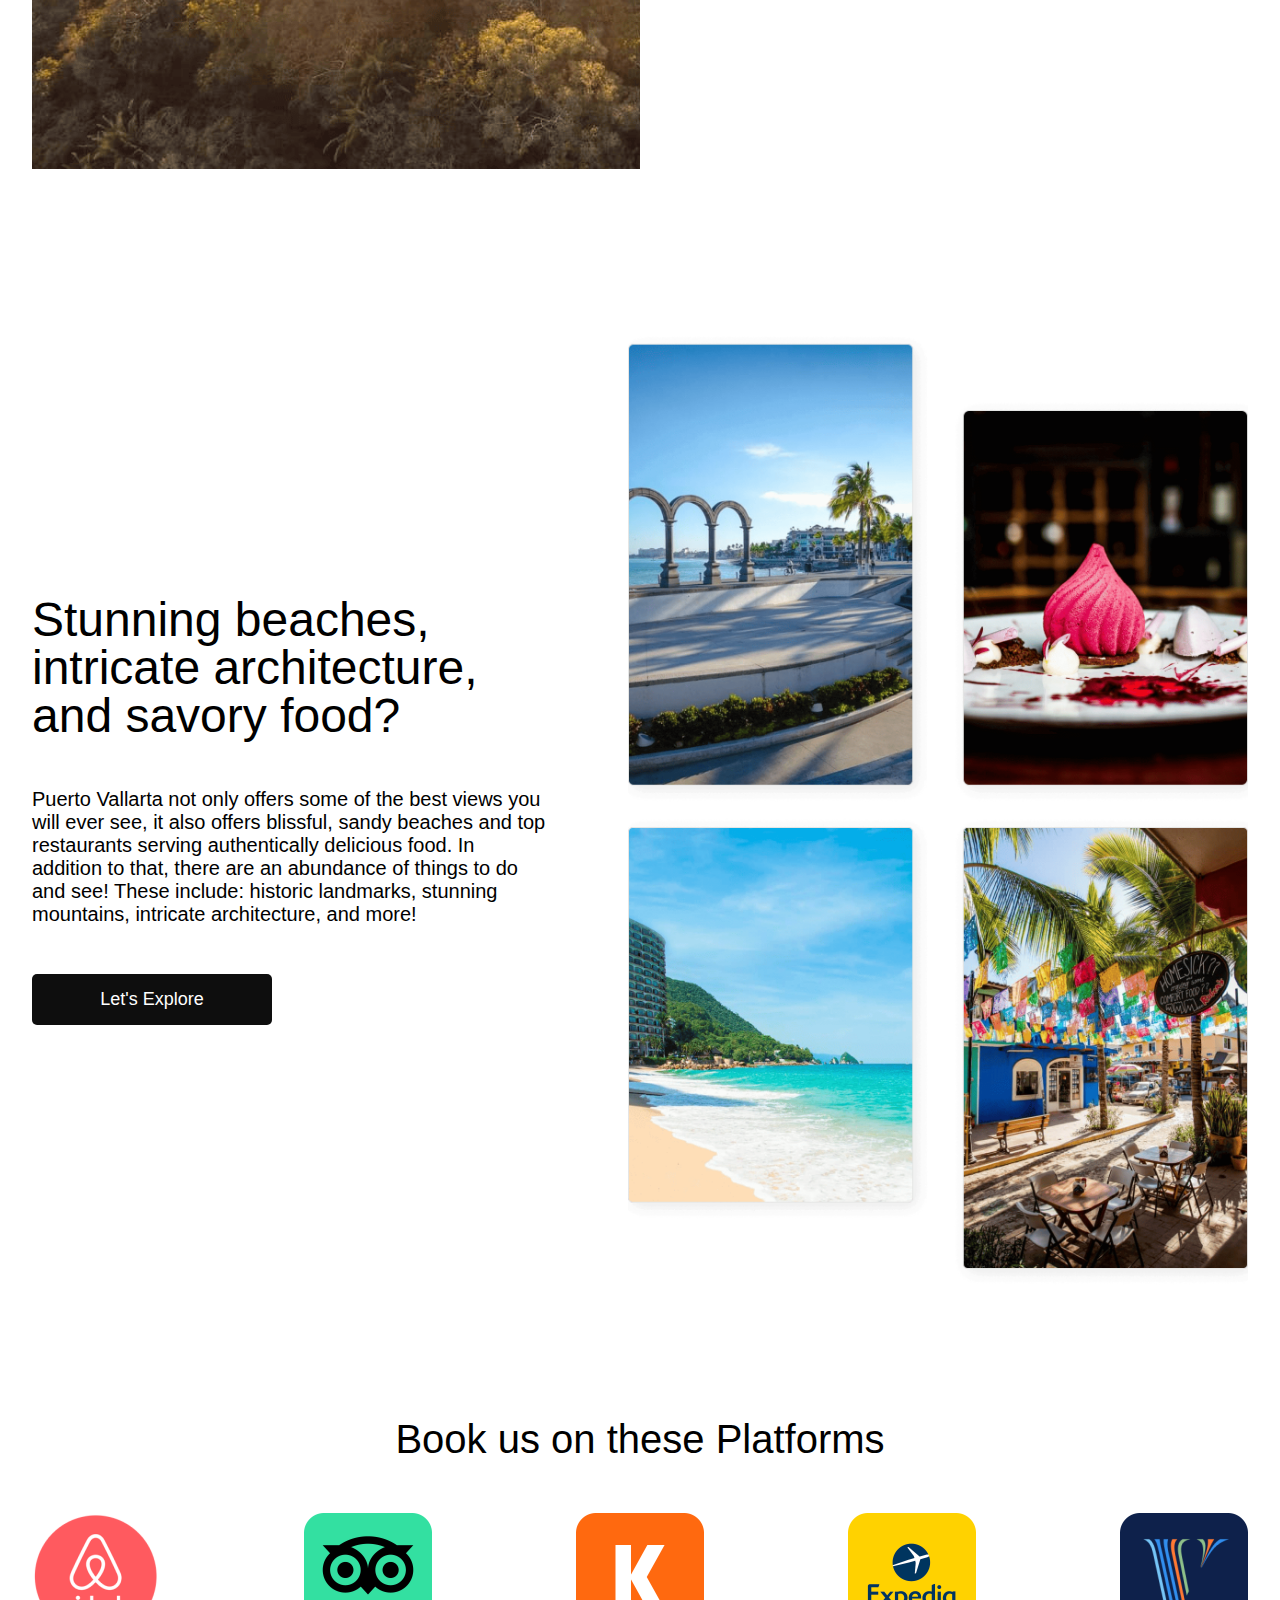
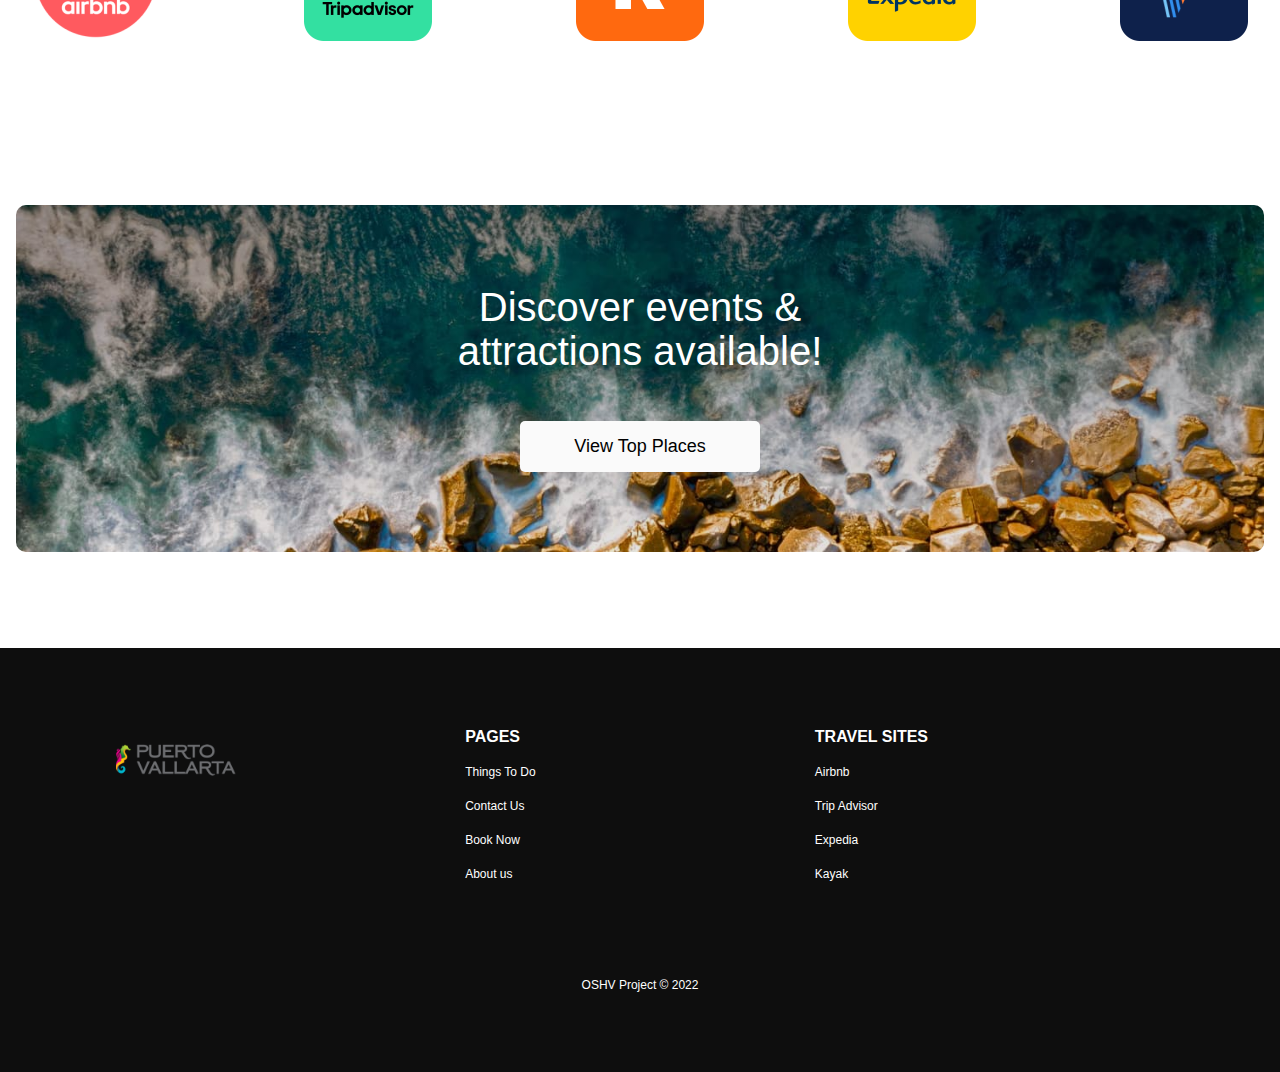
==== commit 604053dd: "created article sections, made them responsive. Had issues with Flexbox and overlapping text but sol" ====
--- a/index.html
+++ b/index.html
@@ -42,12 +42,12 @@
                         </a>
                     </li>
                     <li class="nav-item">
-                        <a href="/pages/to-do.html" class="nav__link">
+                        <a href="/pages/to-do.html" class="nav__link nav__link--hidden">
                             Things To-Do
                         </a>
                     </li>
                     <li class="nav-item">
-                        <a href="/pages/contact.html" class="nav__link">
+                        <a href="/pages/contact.html" class="nav__link nav__link--hidden">
                             Contact us
                         </a>
                     </li>
--- a/style.css
+++ b/style.css
@@ -1,4 +1,312 @@
-@import url("https://fonts.googleapis.com/css2?family=Poppins:wght@100;200;300;400;500;600;700;800;900&display=swap");
+/* ========================================================================================= */
+/* FILE LAYOUT */
+/* 
+  1. ____ Imported Google Font
+  2. ____ Root: Where variables are kept
+  
+  3. ____ Reusable Components CSS
+      |________ Button
+      |________ Navigation Bar
+      |________ Hero Section / Banner
+      |________ Call to Action Banner
+      |________ Footer
+
+  4. ____ Custom CSS for Sections
+      |________ 
+      |________ 
+      |________ 
+      |________ 
+      |________ 
+*/
+/* ========================================================================================= */
+
+/* ========================================================================================= */
+/* IMPORTED FONTS  */
+/* ========================================================================================= */
+/* devanagari */
+@font-face {
+  font-family: "Poppins";
+  font-style: normal;
+  font-weight: 100;
+  font-display: swap;
+  src: url(/fonts/Poppins-Thin.ttf) format("truetype");
+  unicode-range: U+0900-097F, U+1CD0-1CF6, U+1CF8-1CF9, U+200C-200D, U+20A8,
+    U+20B9, U+25CC, U+A830-A839, U+A8E0-A8FB;
+}
+/* latin-ext */
+@font-face {
+  font-family: "Poppins";
+  font-style: normal;
+  font-weight: 100;
+  font-display: swap;
+  src: url(/fonts/Poppins-Thin.ttf) format("truetype");
+  unicode-range: U+0100-024F, U+0259, U+1E00-1EFF, U+2020, U+20A0-20AB,
+    U+20AD-20CF, U+2113, U+2C60-2C7F, U+A720-A7FF;
+}
+/* latin */
+@font-face {
+  font-family: "Poppins";
+  font-style: normal;
+  font-weight: 100;
+  font-display: swap;
+  src: url(/fonts/Poppins-Thin.ttf) format("truetype");
+  unicode-range: U+0000-00FF, U+0131, U+0152-0153, U+02BB-02BC, U+02C6, U+02DA,
+    U+02DC, U+2000-206F, U+2074, U+20AC, U+2122, U+2191, U+2193, U+2212, U+2215,
+    U+FEFF, U+FFFD;
+}
+/* devanagari */
+@font-face {
+  font-family: "Poppins";
+  font-style: normal;
+  font-weight: 200;
+  font-display: swap;
+  src: url(/fonts/Poppins-ExtraLight.ttf) format("truetype");
+  unicode-range: U+0900-097F, U+1CD0-1CF6, U+1CF8-1CF9, U+200C-200D, U+20A8,
+    U+20B9, U+25CC, U+A830-A839, U+A8E0-A8FB;
+}
+/* latin-ext */
+@font-face {
+  font-family: "Poppins";
+  font-style: normal;
+  font-weight: 200;
+  font-display: swap;
+  src: url(/fonts/Poppins-ExtraLight.ttf) format("truetype");
+  unicode-range: U+0100-024F, U+0259, U+1E00-1EFF, U+2020, U+20A0-20AB,
+    U+20AD-20CF, U+2113, U+2C60-2C7F, U+A720-A7FF;
+}
+/* latin */
+@font-face {
+  font-family: "Poppins";
+  font-style: normal;
+  font-weight: 200;
+  font-display: swap;
+  src: url(/fonts/Poppins-ExtraLight.ttf) format("truetype");
+  unicode-range: U+0000-00FF, U+0131, U+0152-0153, U+02BB-02BC, U+02C6, U+02DA,
+    U+02DC, U+2000-206F, U+2074, U+20AC, U+2122, U+2191, U+2193, U+2212, U+2215,
+    U+FEFF, U+FFFD;
+}
+/* devanagari */
+@font-face {
+  font-family: "Poppins";
+  font-style: normal;
+  font-weight: 300;
+  font-display: swap;
+  src: url(/fonts/Poppins-Light.ttf) format("truetype");
+  unicode-range: U+0900-097F, U+1CD0-1CF6, U+1CF8-1CF9, U+200C-200D, U+20A8,
+    U+20B9, U+25CC, U+A830-A839, U+A8E0-A8FB;
+}
+/* latin-ext */
+@font-face {
+  font-family: "Poppins";
+  font-style: normal;
+  font-weight: 300;
+  font-display: swap;
+  src: url(/fonts/Poppins-Light.ttf) format("truetype");
+  unicode-range: U+0100-024F, U+0259, U+1E00-1EFF, U+2020, U+20A0-20AB,
+    U+20AD-20CF, U+2113, U+2C60-2C7F, U+A720-A7FF;
+}
+/* latin */
+@font-face {
+  font-family: "Poppins";
+  font-style: normal;
+  font-weight: 300;
+  font-display: swap;
+  src: url(/fonts/Poppins-Light.ttf) format("truetype");
+  unicode-range: U+0000-00FF, U+0131, U+0152-0153, U+02BB-02BC, U+02C6, U+02DA,
+    U+02DC, U+2000-206F, U+2074, U+20AC, U+2122, U+2191, U+2193, U+2212, U+2215,
+    U+FEFF, U+FFFD;
+}
+/* devanagari */
+@font-face {
+  font-family: "Poppins";
+  font-style: normal;
+  font-weight: 400;
+  font-display: swap;
+  src: url(/fonts/Poppins-Regular.ttf) format("truetype");
+  unicode-range: U+0900-097F, U+1CD0-1CF6, U+1CF8-1CF9, U+200C-200D, U+20A8,
+    U+20B9, U+25CC, U+A830-A839, U+A8E0-A8FB;
+}
+/* latin-ext */
+@font-face {
+  font-family: "Poppins";
+  font-style: normal;
+  font-weight: 400;
+  font-display: swap;
+  src: url(/fonts/Poppins-Regular.ttf) format("truetype");
+  unicode-range: U+0100-024F, U+0259, U+1E00-1EFF, U+2020, U+20A0-20AB,
+    U+20AD-20CF, U+2113, U+2C60-2C7F, U+A720-A7FF;
+}
+/* latin */
+@font-face {
+  font-family: "Poppins";
+  font-style: normal;
+  font-weight: 400;
+  font-display: swap;
+  src: url(/fonts/Poppins-Regular.ttf) format("truetype");
+  unicode-range: U+0000-00FF, U+0131, U+0152-0153, U+02BB-02BC, U+02C6, U+02DA,
+    U+02DC, U+2000-206F, U+2074, U+20AC, U+2122, U+2191, U+2193, U+2212, U+2215,
+    U+FEFF, U+FFFD;
+}
+/* devanagari */
+@font-face {
+  font-family: "Poppins";
+  font-style: normal;
+  font-weight: 500;
+  font-display: swap;
+  src: url(/fonts/Poppins-Medium.ttf) format("truetype");
+  unicode-range: U+0900-097F, U+1CD0-1CF6, U+1CF8-1CF9, U+200C-200D, U+20A8,
+    U+20B9, U+25CC, U+A830-A839, U+A8E0-A8FB;
+}
+/* latin-ext */
+@font-face {
+  font-family: "Poppins";
+  font-style: normal;
+  font-weight: 500;
+  font-display: swap;
+  src: url(/fonts/Poppins-Medium.ttf) format("truetype");
+  unicode-range: U+0100-024F, U+0259, U+1E00-1EFF, U+2020, U+20A0-20AB,
+    U+20AD-20CF, U+2113, U+2C60-2C7F, U+A720-A7FF;
+}
+/* latin */
+@font-face {
+  font-family: "Poppins";
+  font-style: normal;
+  font-weight: 500;
+  font-display: swap;
+  src: url(/fonts/Poppins-Medium.ttf) format("truetype");
+  unicode-range: U+0000-00FF, U+0131, U+0152-0153, U+02BB-02BC, U+02C6, U+02DA,
+    U+02DC, U+2000-206F, U+2074, U+20AC, U+2122, U+2191, U+2193, U+2212, U+2215,
+    U+FEFF, U+FFFD;
+}
+/* devanagari */
+@font-face {
+  font-family: "Poppins";
+  font-style: normal;
+  font-weight: 600;
+  font-display: swap;
+  src: url(/fonts/Poppins-SemiBold.ttf) format("truetype");
+  unicode-range: U+0900-097F, U+1CD0-1CF6, U+1CF8-1CF9, U+200C-200D, U+20A8,
+    U+20B9, U+25CC, U+A830-A839, U+A8E0-A8FB;
+}
+/* latin-ext */
+@font-face {
+  font-family: "Poppins";
+  font-style: normal;
+  font-weight: 600;
+  font-display: swap;
+  src: url(/fonts/Poppins-SemiBold.ttf) format("truetype");
+  unicode-range: U+0100-024F, U+0259, U+1E00-1EFF, U+2020, U+20A0-20AB,
+    U+20AD-20CF, U+2113, U+2C60-2C7F, U+A720-A7FF;
+}
+/* latin */
+@font-face {
+  font-family: "Poppins";
+  font-style: normal;
+  font-weight: 600;
+  font-display: swap;
+  src: url(/fonts/Poppins-SemiBold.ttf) format("truetype");
+  unicode-range: U+0000-00FF, U+0131, U+0152-0153, U+02BB-02BC, U+02C6, U+02DA,
+    U+02DC, U+2000-206F, U+2074, U+20AC, U+2122, U+2191, U+2193, U+2212, U+2215,
+    U+FEFF, U+FFFD;
+}
+/* devanagari */
+@font-face {
+  font-family: "Poppins";
+  font-style: normal;
+  font-weight: 700;
+  font-display: swap;
+  src: url(/fonts/Poppins-Bold.ttf) format("truetype");
+  unicode-range: U+0900-097F, U+1CD0-1CF6, U+1CF8-1CF9, U+200C-200D, U+20A8,
+    U+20B9, U+25CC, U+A830-A839, U+A8E0-A8FB;
+}
+/* latin-ext */
+@font-face {
+  font-family: "Poppins";
+  font-style: normal;
+  font-weight: 700;
+  font-display: swap;
+  src: url(/fonts/Poppins-Bold.ttf) format("truetype");
+  unicode-range: U+0100-024F, U+0259, U+1E00-1EFF, U+2020, U+20A0-20AB,
+    U+20AD-20CF, U+2113, U+2C60-2C7F, U+A720-A7FF;
+}
+/* latin */
+@font-face {
+  font-family: "Poppins";
+  font-style: normal;
+  font-weight: 700;
+  font-display: swap;
+  src: url(/fonts/Poppins-Bold.ttf) format("truetype");
+  unicode-range: U+0000-00FF, U+0131, U+0152-0153, U+02BB-02BC, U+02C6, U+02DA,
+    U+02DC, U+2000-206F, U+2074, U+20AC, U+2122, U+2191, U+2193, U+2212, U+2215,
+    U+FEFF, U+FFFD;
+}
+/* devanagari */
+@font-face {
+  font-family: "Poppins";
+  font-style: normal;
+  font-weight: 800;
+  font-display: swap;
+  src: url(/fonts/Poppins-ExtraBold.ttf) format("truetype");
+  unicode-range: U+0900-097F, U+1CD0-1CF6, U+1CF8-1CF9, U+200C-200D, U+20A8,
+    U+20B9, U+25CC, U+A830-A839, U+A8E0-A8FB;
+}
+/* latin-ext */
+@font-face {
+  font-family: "Poppins";
+  font-style: normal;
+  font-weight: 800;
+  font-display: swap;
+  src: url(/fonts/Poppins-ExtraBold.ttf) format("truetype");
+  unicode-range: U+0100-024F, U+0259, U+1E00-1EFF, U+2020, U+20A0-20AB,
+    U+20AD-20CF, U+2113, U+2C60-2C7F, U+A720-A7FF;
+}
+/* latin */
+@font-face {
+  font-family: "Poppins";
+  font-style: normal;
+  font-weight: 800;
+  font-display: swap;
+  src: url(/fonts/Poppins-ExtraBold.ttf) format("truetype");
+  unicode-range: U+0000-00FF, U+0131, U+0152-0153, U+02BB-02BC, U+02C6, U+02DA,
+    U+02DC, U+2000-206F, U+2074, U+20AC, U+2122, U+2191, U+2193, U+2212, U+2215,
+    U+FEFF, U+FFFD;
+}
+/* devanagari */
+@font-face {
+  font-family: "Poppins";
+  font-style: normal;
+  font-weight: 900;
+  font-display: swap;
+  src: url(/fonts/Poppins-Black.ttf) format("truetype");
+  unicode-range: U+0900-097F, U+1CD0-1CF6, U+1CF8-1CF9, U+200C-200D, U+20A8,
+    U+20B9, U+25CC, U+A830-A839, U+A8E0-A8FB;
+}
+/* latin-ext */
+@font-face {
+  font-family: "Poppins";
+  font-style: normal;
+  font-weight: 900;
+  font-display: swap;
+  src: url(/fonts/Poppins-Black.ttf) format("truetype");
+  unicode-range: U+0100-024F, U+0259, U+1E00-1EFF, U+2020, U+20A0-20AB,
+    U+20AD-20CF, U+2113, U+2C60-2C7F, U+A720-A7FF;
+}
+/* latin */
+@font-face {
+  font-family: "Poppins";
+  font-style: normal;
+  font-weight: 900;
+  font-display: swap;
+  src: url(/fonts/Poppins-Black.ttf) format("truetype");
+  unicode-range: U+0000-00FF, U+0131, U+0152-0153, U+02BB-02BC, U+02C6, U+02DA,
+    U+02DC, U+2000-206F, U+2074, U+20AC, U+2122, U+2191, U+2193, U+2212, U+2215,
+    U+FEFF, U+FFFD;
+}
+
+/* ========================================================================================= */
+/* ROOT CSS & CSS RESETS  */
+/* ========================================================================================= */
+
 :root {
   /* COLORS */
   --clr-primary: #fafafa;
@@ -17,7 +325,6 @@
   --fs-desktop-xs: 16px;
   --fs-desktop-xxs: 12px;
 
-
   --fs-tablet-xxl: 55px;
   --fs-tablet-xl: 38px;
   --fs-tablet-lg: 32px;
@@ -28,14 +335,13 @@
   --fs-mobile-lg: 26px;
   --fs-mobile-md: 16px;
 
-
   /* IMAGES */
   --background-hero: ;
   --background-cta: ;
 }
 
 /* CSS RESET */
-/* ============================================================================================== */
+/* ======================================================= */
 * {
   margin: 0;
   padding: 0;
@@ -53,9 +359,9 @@
   font-family: "Poppins", sans-serif;
 }
 
-/* ================================================================================================ */
-/* ............................. REUSEABLE COMPONENTS .............................................. */
-/* ================================================================================================ */
+/* ========================================================================================= */
+/* REUSEABLE PAGE COMPONENTS  */
+/* ========================================================================================= */
 
 .button-default {
   display: inline-block;
@@ -82,7 +388,7 @@
 }
 
 /* NAVIGATION BAR */
-/* ============================================================================================== */
+/* ======================================================= */
 header {
   width: 100%;
   padding: 0 1rem;
@@ -125,18 +431,39 @@
 }
 
 @media (max-width: 620px) {
-  nav {
+  .header-wrapper {
+    justify-content: space-between;
+  }
+
+  .nav-item {
+    margin: 0 .5rem 0 0;
+  }
+
+  .nav__link--hidden {
     display: none;
   }
 }
 
 /* HERO SECTION */
-/* ============================================================================================== */
+/* ======================================================= */
 
 .hero {
-  padding: 18em 0 15rem 0;
+  padding: 18em 0 16rem 0;
   background: url("/images/bg-puerto-vallarta-hero.webp"), #000000;
   background-size: cover;
+  text-align: center;
+}
+
+.hero-todo {
+  background: url("/images/todo-hero-pv.webp"), #000000;
+  background-size: cover;
+  background-position: 50% 0%;
+  text-align: left;
+}
+
+.hero-secondary {
+  padding: 10em 0 8rem 0;
+  background-position: center;
 }
 
 .hero-small {
@@ -147,7 +474,6 @@
   max-width: 1400px;
 
   margin: 0 auto;
-  text-align: center;
 }
 
 .hero__title {
@@ -168,6 +494,12 @@
   gap: 2rem;
 }
 
+@media (min-width: 69.063em) {
+  .hero-todo {
+    padding: 18em 0 16rem 0;
+    background-position: center;
+  }
+}
 
 @media (max-width: 69.063em) {
   .hero__title {
@@ -176,7 +508,6 @@
   }
 }
 
-
 @media (max-width: 620px) {
   .hero__title {
     width: 95%;
@@ -189,7 +520,7 @@
 }
 
 /* CALL TO ACTION  */
-/* ================================================================== */
+/* ======================================================= */
 .cta-banner {
   margin: 2rem 1rem;
 }
@@ -222,22 +553,24 @@
   }
 }
 
-
 @media (max-width: 620px) {
   .cta-banner__title {
     font-size: var(--fs-mobile-lg);
   }
 }
 
-
 /* FOOTER */
-/* ================================================================== */
+/* ======================================================= */
 footer {
   margin-top: 6rem;
   padding: 5rem 2rem;
 
   background: #0e0e0e;
   color: #ffffff;
+}
+
+.footer-soon-page {
+  margin-top: 0;
 }
 
 .footer-nav {
@@ -276,7 +609,7 @@
 
 .footer-socials {
   display: flex;
-  gap: .8rem;
+  gap: 0.8rem;
 }
 
 .footer-social {
@@ -301,12 +634,12 @@
   }
 }
 
-/* ================================================================================================ */
-/* ............................. WEBSITE SECTIONS ................................................. */
-/* ================================================================================================ */
+/* ========================================================================================= */
+/* WEBSITE SECTIONS */
+/* ========================================================================================= */
 
 /* PLATFORMS  */
-/* ============================================================================================== */
+/* ======================================================= */
 .platforms {
   padding: 6rem 0 8rem 0;
 }
@@ -341,15 +674,14 @@
   max-width: 128px;
 }
 
-
 @media (max-width: 621px) {
-  .platform__image{
+  .platform__image {
     width: 100%;
   }
 }
 
 /* ABOUT SECTION */
-/* ============================================================================================== */
+/* ======================================================= */
 .about {
   padding: 2rem;
 }
@@ -370,7 +702,6 @@
   display: flex;
   flex-flow: row-reverse nowrap;
 }
-
 
 .about__title {
   font-size: var(--fs-desktop-xl);
@@ -394,7 +725,6 @@
   width: 620px;
 }
 
-
 @media (max-width: 69.063em) {
   .about-wrapper {
     gap: 3rem;
@@ -404,7 +734,7 @@
     font-size: var(--fs-tablet-xl);
     margin-bottom: 1.5rem;
   }
-  
+
   .about__info {
     font-size: var(--fs-tablet-md);
     margin-bottom: 1.5rem;
@@ -434,5 +764,140 @@
   #about__image--right {
     width: 100%;
   }
-
-}
+}
+
+/* ARTICLE SECTION */
+/* ======================================================= */
+.article {
+  width: 100%;
+  padding: 5rem 0;
+}
+
+.article__image {
+  width: 100%;
+  height: auto;
+  border-radius: 10px;
+
+  height: 450px;
+  object-fit: cover;
+}
+
+.article-wrapper {
+  max-width: 1400px;
+  margin: 0 auto;
+  padding: 0 1rem;
+
+  display: flex;
+  flex-flow: column wrap;
+}
+
+.article-info {
+  display: flex;
+  flex-flow: row wrap;
+  justify-content: space-between;
+}
+
+.info-header {
+  padding: 5rem 0rem;
+}
+
+.info-copy {
+  width: 50%;
+  padding: 7rem 0 5rem 0;
+}
+
+.info__title {
+  font-size: var(--fs-desktop-lg);
+  font-weight: 600;
+  color: var(--clr-black);
+  margin-bottom: 1rem;
+}
+
+.info__desc {
+  font-size: var(--fs-desktop-sm);
+  font-weight: 400;
+  color: var(--clr-black);
+}
+
+.info__link {
+  display: block;
+  margin-top: 1.6rem;
+
+  font-size: var(--fs-desktop-sm);
+  font-weight: 600;
+}
+
+.banners {
+  display: inline-flex;
+  flex-flow: row wrap;
+  width: 560px;
+}
+
+.sm-banner {
+  width: 260px;
+  margin: 0 1rem 1rem 0;
+  padding: 1rem;
+
+  background: #e6f2ed;
+  border-radius: 12px;
+}
+
+.sm-banner__text {
+  display: inline-block;
+  margin-left: 0.4rem;
+}
+
+@media (max-width: 72.188em) {
+  .article-info {
+    display: flex;
+    flex-flow: row wrap;
+  }
+
+  .info-header {
+    width: 100%;
+    padding: 4rem 0 0 0;
+  }
+
+  .info-copy {
+    width: 100%;
+    padding: 2rem 0 4rem 0;
+  }
+
+  .banners {
+    width: 100%;
+  }
+
+  .sm-banner {
+    width: 45%;
+  }
+}
+
+@media (max-width: 583px) {
+  .article {
+    width: 100%;
+    padding: 2.5rem 0;
+  }
+
+  .info__title {
+    font-size: var(--fs-mobile-lg);
+  }
+
+  .sm-banner {
+    width: 100%;
+  }
+
+  .info__desc,
+  .info__link {
+    font-size: var(--fs-desktop-xs);
+  }
+
+  .article__image {
+    width: 100%;
+    height: 250px;
+    object-fit: cover;
+    border-radius: 10px;
+  }
+}
+
+/* ARTICLE SECTION */
+/* ======================================================= */
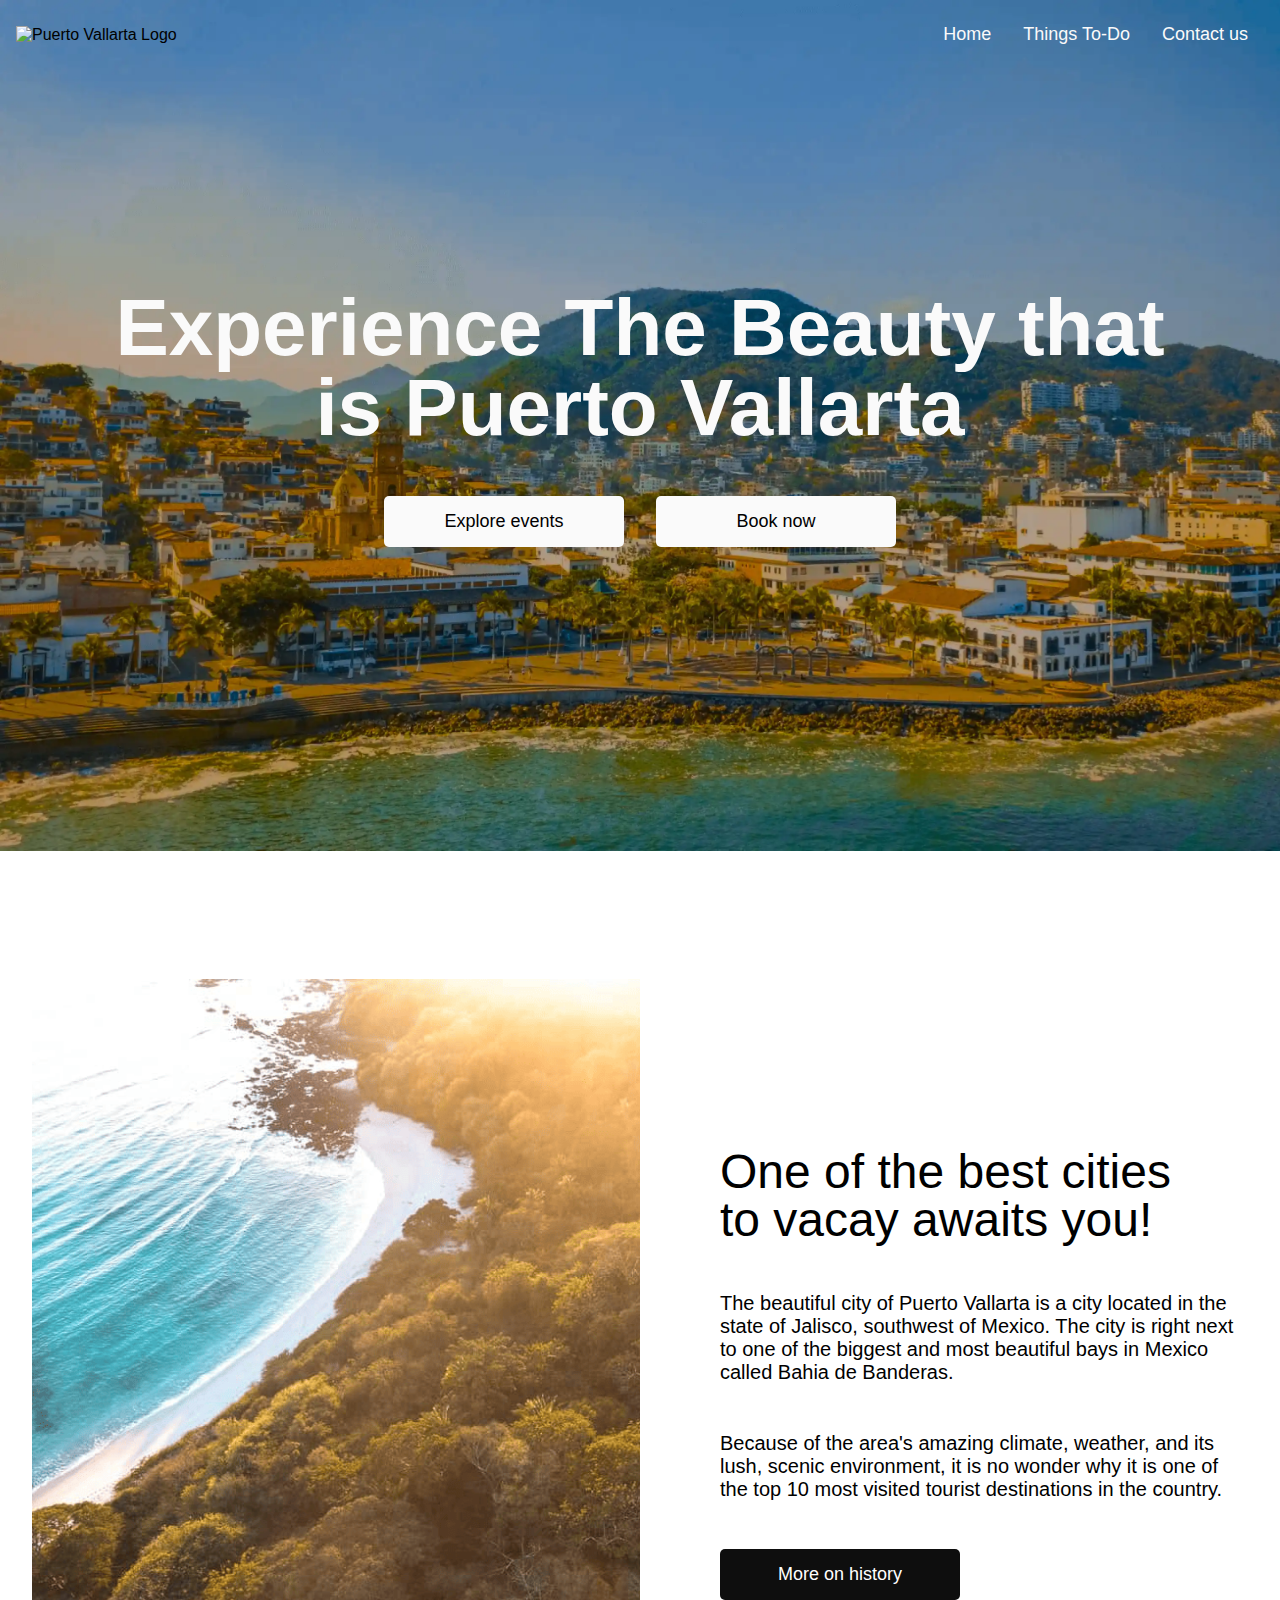
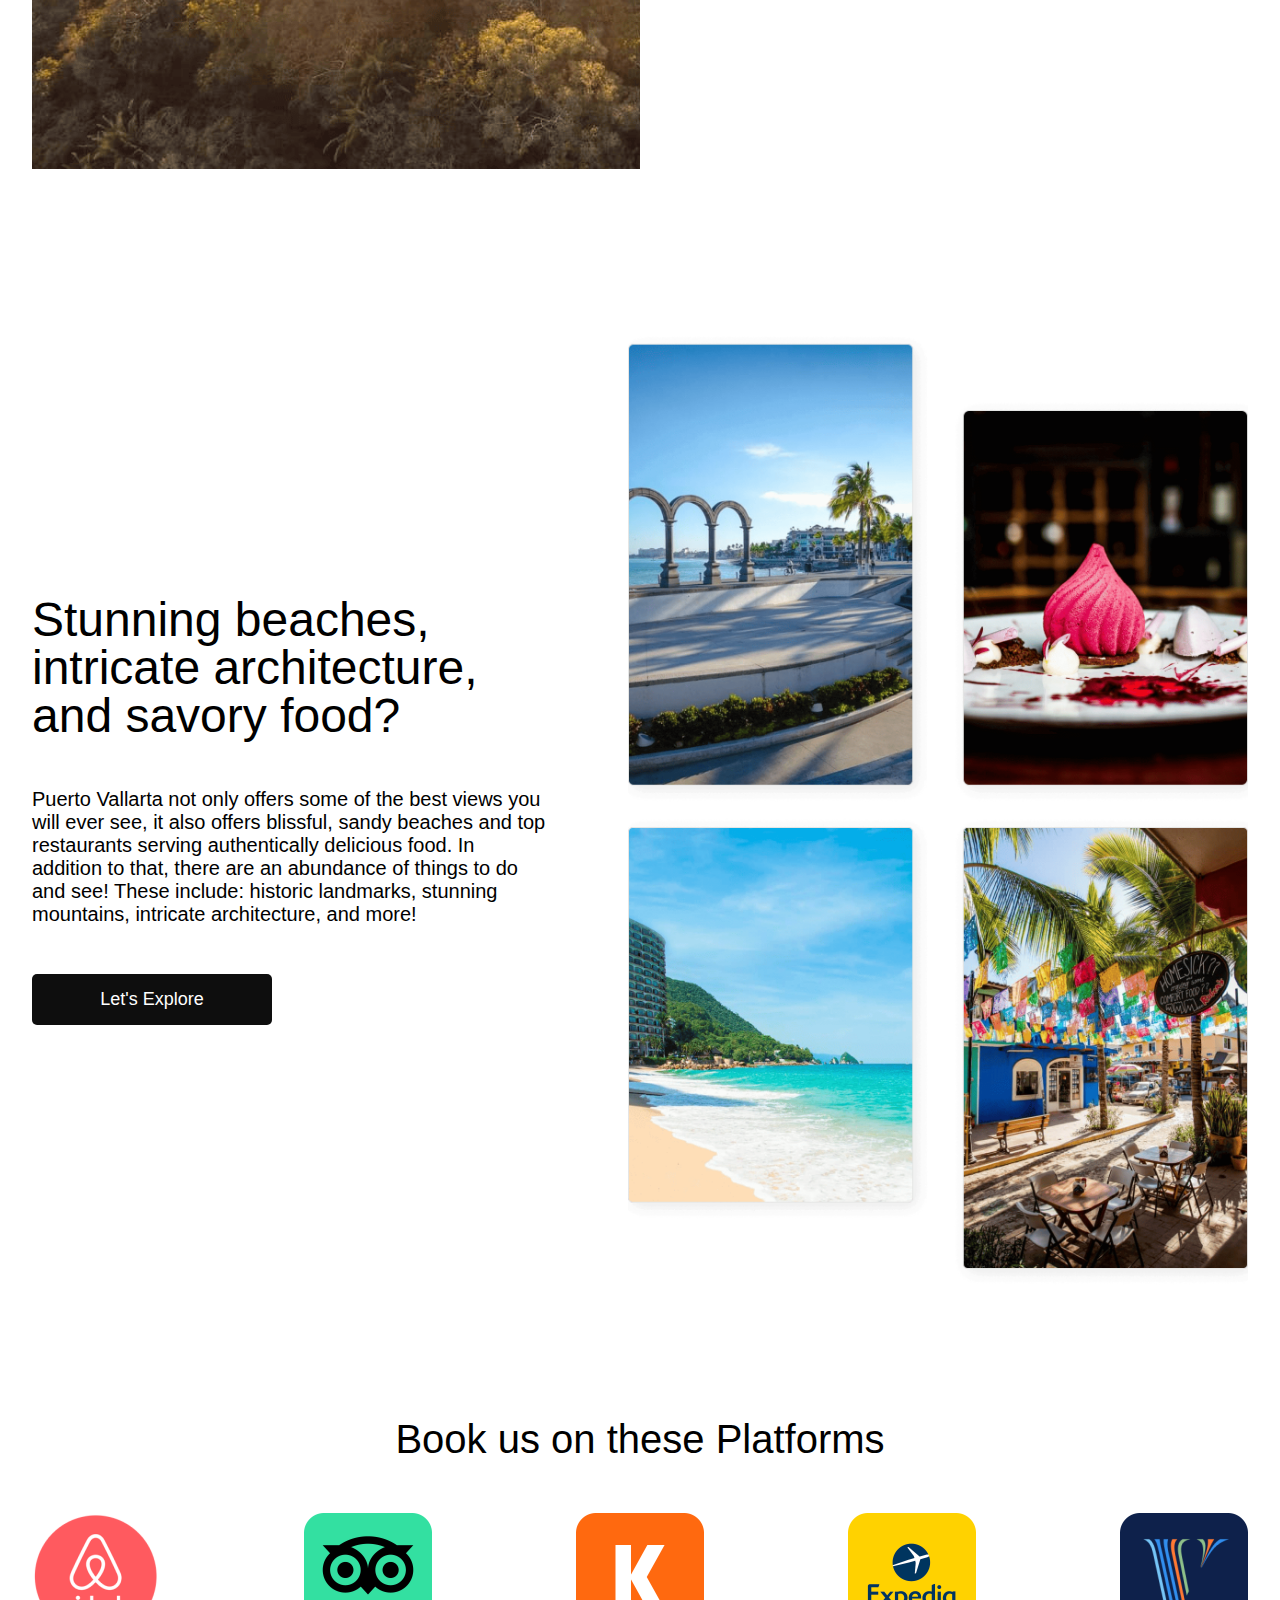
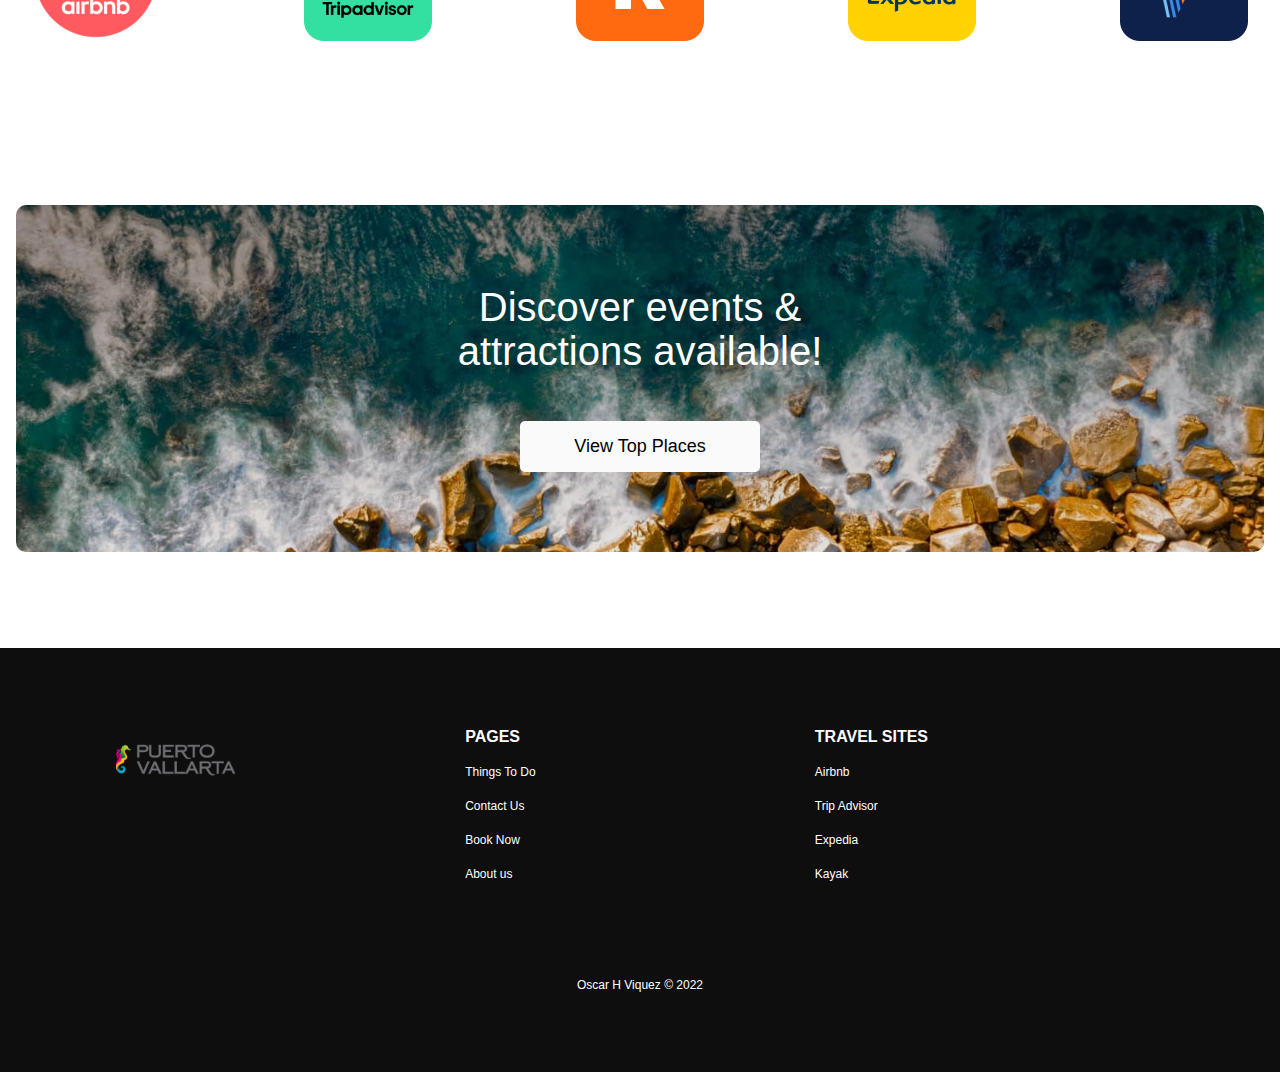
==== commit 64ed5b49: "changed readme layout, added images to readme, added table of contents to the top of the CSS file" ====
--- a/index.html
+++ b/index.html
@@ -240,7 +240,7 @@
                     </ul>
                 </div>
 
-                <div class="footer-nav-wrapper" aria-label="links to travel websites related to puerto vallarta">
+                <div class="footer-nav-wrapper" aria-label="Links of Travel Sites">
                     <h3 class="footer-nav__title">
                         Travel Sites
                     </h3>
@@ -277,7 +277,7 @@
 
         <section class="footer-copyright">
             <p>
-                OSHV Project &copy; 2022
+                Oscar H Viquez &copy; 2022
             </p>
         </section>
 
--- a/style.css
+++ b/style.css
@@ -1,28 +1,30 @@
-/* ========================================================================================= */
+/* ================================================================================================================== */
 /* FILE LAYOUT */
+/* ================================================================================================================== */
 /* 
-  1. ____ Imported Google Font
-  2. ____ Root: Where variables are kept
+  1. ____ Imported Google Font | Line: 28
+  2. ____ Root: Where variables are kept | Line: 311
+  3. ____ CSS Reset | Line: 346
   
-  3. ____ Reusable Components CSS
-      |________ Button
-      |________ Navigation Bar
-      |________ Hero Section / Banner
-      |________ Call to Action Banner
-      |________ Footer
-
-  4. ____ Custom CSS for Sections
-      |________ 
-      |________ 
-      |________ 
-      |________ 
-      |________ 
+  4. ____ Reusable Components CSS
+      |________ Button | Line: 368
+      |________ Navigation Bar | Line: 394
+      |________ Hero Section / Banner | Line: 452
+      |________ Call to Action Banner | Line: 526
+      |________ Footer | Line: 565
+
+  5. ____ Custom CSS for Sections
+      |________ Platforms | Line: 645
+      |________ About | Line: 687
+      |________ Article / Banner | Line: 772
+      |________ Cards | Line: 905
+      |________ Contact / Forms | Line: 982
 */
-/* ========================================================================================= */
-
-/* ========================================================================================= */
+/* ================================================================================================================== */
+
+/* ================================================================================================================== */
 /* IMPORTED FONTS  */
-/* ========================================================================================= */
+/* ================================================================================================================== */
 /* devanagari */
 @font-face {
   font-family: "Poppins";
@@ -303,9 +305,9 @@
     U+FEFF, U+FFFD;
 }
 
-/* ========================================================================================= */
+/* ================================================================================================================== */
 /* ROOT CSS & CSS RESETS  */
-/* ========================================================================================= */
+/* ================================================================================================================== */
 
 :root {
   /* COLORS */
@@ -355,13 +357,14 @@
   color: inherit;
 }
 
-body {
+body,
+button {
   font-family: "Poppins", sans-serif;
 }
 
-/* ========================================================================================= */
+/* =============================================================================================================================== */
 /* REUSEABLE PAGE COMPONENTS  */
-/* ========================================================================================= */
+/* =============================================================================================================================== */
 
 .button-default {
   display: inline-block;
@@ -436,7 +439,7 @@
   }
 
   .nav-item {
-    margin: 0 .5rem 0 0;
+    margin: 0 0.5rem 0 0;
   }
 
   .nav__link--hidden {
@@ -634,9 +637,9 @@
   }
 }
 
-/* ========================================================================================= */
+/* =============================================================================================================================== */
 /* WEBSITE SECTIONS */
-/* ========================================================================================= */
+/* =============================================================================================================================== */
 
 /* PLATFORMS  */
 /* ======================================================= */
@@ -899,5 +902,205 @@
   }
 }
 
-/* ARTICLE SECTION */
+/* CARDS SECTION */
 /* ======================================================= */
+.cards {
+  padding: 5rem 1rem;
+}
+
+.cards-wrapper {
+  max-width: 1400px;
+  margin: 0 auto;
+}
+
+.cards__title {
+  margin-bottom: 5rem;
+  text-align: center;
+
+  font-size: var(--fs-desktop-lg);
+  font-weight: 500;
+  color: var(--clr-black);
+  line-height: 1;
+}
+
+.cards-flex {
+  display: flex;
+  flex-flow: row wrap;
+  justify-content: space-between;
+  align-items: center;
+  /* gap: 1.3rem; */
+}
+
+.card {
+  width: 400px;
+  padding-bottom: 2rem;
+  border-radius: 20px;
+  box-shadow: rgb(0 0 0 / 12%) 0px 8px 24px 0px;
+}
+
+.card__title {
+  padding-left: 1.3rem;
+  line-height: 1;
+  margin-bottom: 0.7rem;
+  font-size: 24px;
+  font-weight: 600;
+}
+
+.card__info {
+  padding-left: 1.3rem;
+  font-size: var(--fs-desktop-sm);
+  font-weight: 500;
+}
+
+.card__image {
+  width: 400px;
+  height: 350px;
+  object-fit: cover;
+  margin-bottom: 0.5rem;
+  border-radius: 20px 20px 0 0;
+}
+
+@media (max-width: 1310px) {
+  .cards-flex {
+    justify-content: center;
+    gap: 1.3rem;
+  }
+}
+@media (max-width: 853px) {
+  .card,
+  .card__image {
+    width: 100%;
+  }
+
+  .cards__title {
+    font-size: var(--fs-tablet-lg);
+  }
+}
+
+/* CONTACT SECTION */
+/* ======================================================= */
+.contact {
+  padding: 5rem 1rem;
+}
+
+.contact-wrapper {
+  max-width: 1400px;
+  margin: 0 auto;
+
+  display: flex;
+  flex-flow: row wrap;
+  justify-content: center;
+  align-items: center;
+  gap: 3rem;
+}
+
+.contact-content {
+  padding: 6rem 2rem 3rem 2rem;
+  border: solid 1px #c4c4c4;
+  border-radius: 10px;
+  width: 45%;
+}
+
+.contact__title {
+  font-size: var(--fs-desktop-lg);
+  font-weight: 600;
+}
+
+.contact__info {
+  font-size: var(--fs-desktop-sm);
+  font-weight: 500;
+}
+
+.contact__subtitle {
+  margin-top: 3rem;
+  font-size: 24px;
+  font-weight: 600;
+  text-transform: uppercase;
+}
+
+.fa-envelope, .fa-mobile-button {
+  font-size: 20px;
+  margin: 0 .8rem 0 .2rem;
+}
+
+.contact__email,
+.contact__phone {
+  display: block;
+  font-size: var(--fs-desktop-xs);
+  font-weight: 600;
+  margin: 1rem 0;
+
+}
+
+.contact-social-list {
+  margin-top: 1rem;
+}
+
+.contact-social-item {
+  display: inline-block;
+  margin-right: 1rem;
+}
+
+.form {
+  width: 50%;
+}
+
+.form-wrapper {
+  margin-bottom: 1rem;
+
+}
+
+.form-wrapper > label,
+.form-wrapper > input {
+  display: block;
+  width: 100%;
+  padding: 10px 5px;
+  font-family: Poppins, sans-serif;
+}
+
+.form-wrapper > label {
+  font-size: var(--fs-desktop-sm);
+  font-weight: 500;
+}
+
+.form-wrapper > input {
+  background-color: #f8f5f5;
+  border: none;
+  border-radius: 5px;
+
+  padding: 10px 5px;
+}
+
+.form-button {
+  margin-top: 1rem;
+  border: none;
+}
+textarea {
+  font-family: Poppins, sans-serif;
+  resize: none;
+  width: 100%;
+
+  background-color: #f8f5f5;
+  border: none;
+  border-radius: 5px;
+
+  padding: 10px 5px;
+}
+
+
+@media (max-width: 966px) {
+  .contact-content, 
+  .form {
+    width: 100%;
+  }
+}
+
+@media (max-width: 583px) {
+  .contact__title {
+    font-size: var(--fs-tablet-lg);
+  }
+  
+  .contact__info {
+    font-size: var(--fs-desktop-xs);
+  }
+}